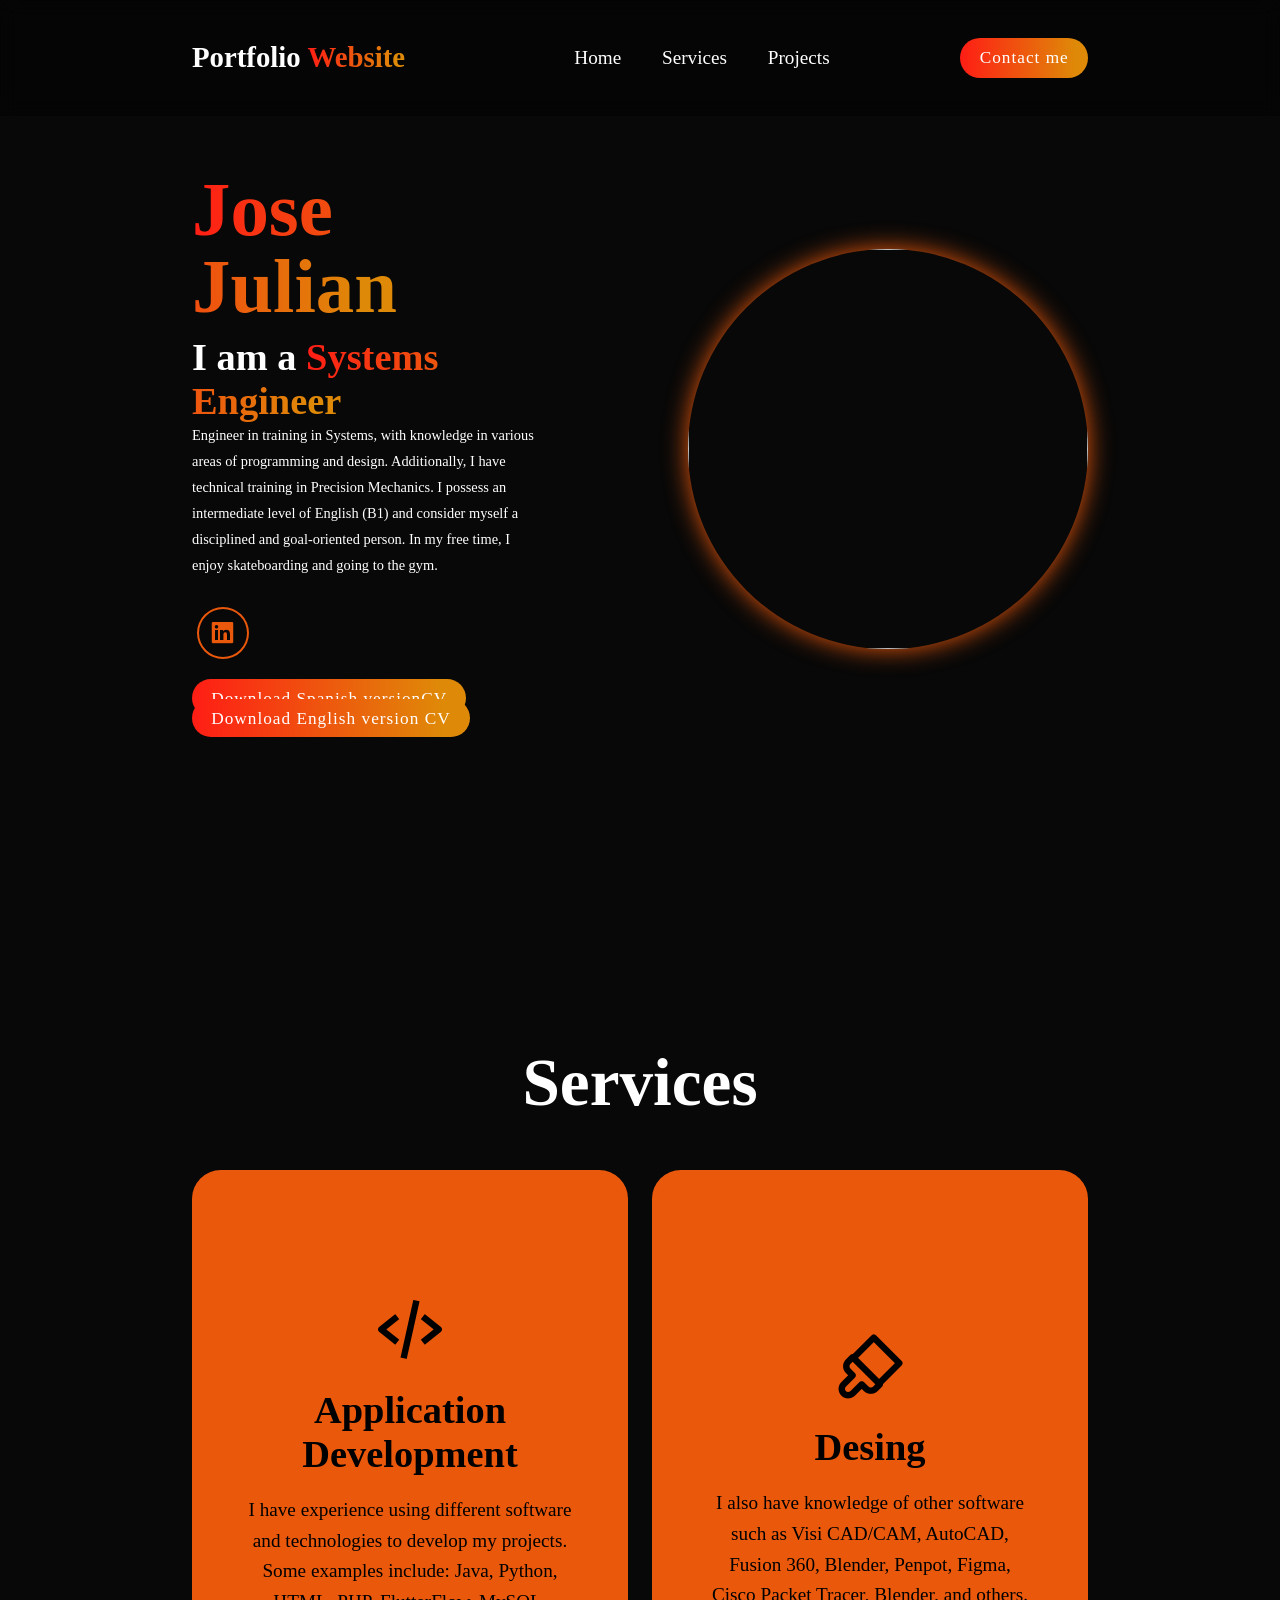
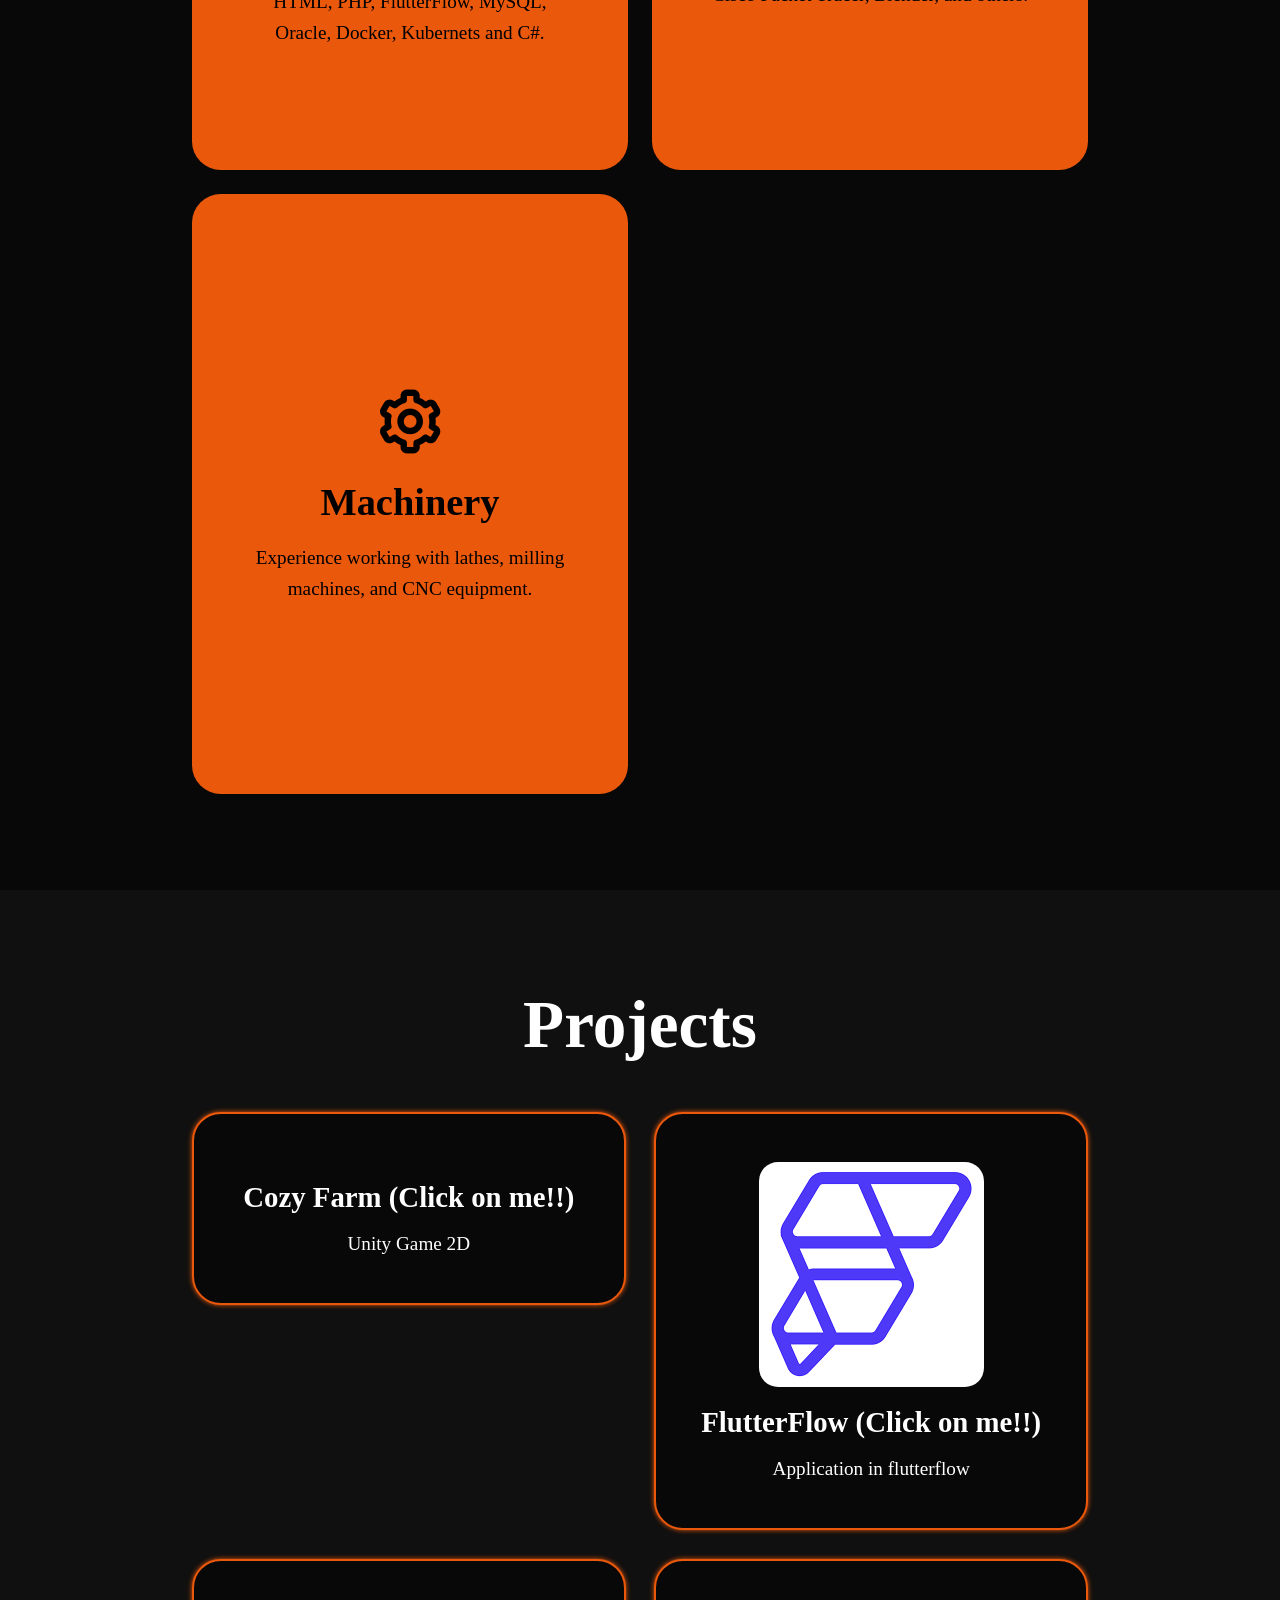
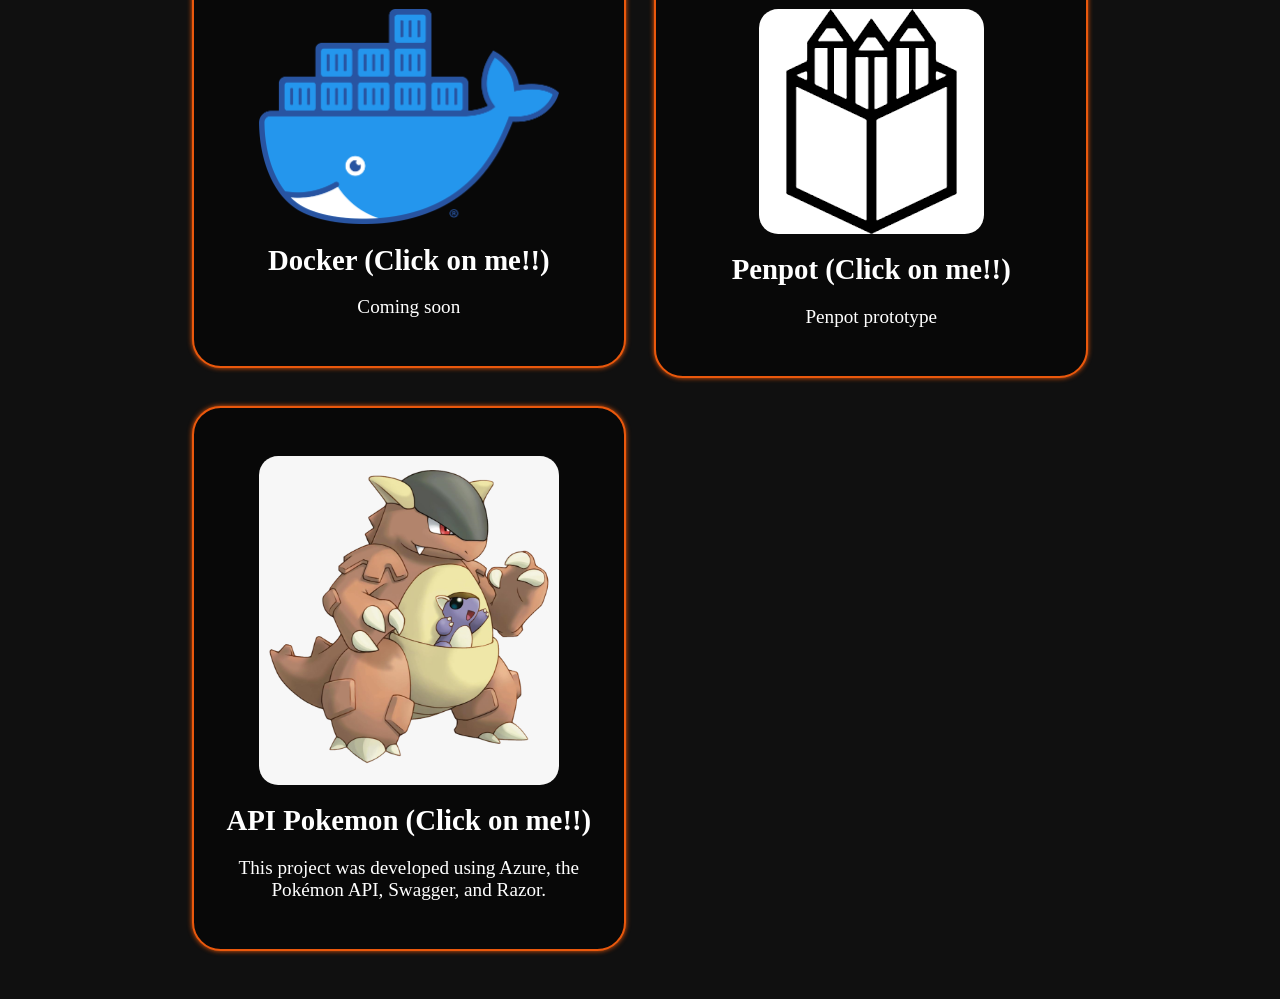
==== index.html @ 17dc5f60 ".........." ====
<!DOCTYPE html>
<html lang="en">
  <head>
    <meta charset="UTF-8" />
    <meta name="viewport" content="width=device-width, initial-scale=1.0" />
    <title>Portfolio Website</title>
    <link rel="stylesheet" href="style.css" />
    <link
      href="https://unpkg.com/boxicons@2.1.4/css/boxicons.min.css"
      rel="stylesheet" />
  </head>
  <body>

    <header class=" header"> <!-- Clase header - editar en el css -->

      <a href="#home" class="logo">
        Portfolio <span>Website</span>
      </a>

      <i class="bx bx-menu" id="menu-icon"></i>

      <nav class="navbar"> <!-- Navbar -->
        <a href="#home">Home</a>
            <a href="#services">Services</a>
        <a href="#Projects">Projects</a>

      </nav>


      <a href="https://wa.me/+50687486109?text=Hola,%20te%20quiero%20%20contactar!!" class="gradient-btn">Contact me</a>

    </header>

    <section class="home" id="home">

      <div class="home-content">

        <h1><span>Jose Julian</span></h1>
        <h3>

          I am a <span>Systems Engineer</span>

        </h3>

        <p>

         Engineer in training in Systems, with knowledge in various areas of programming and design. Additionally, I have technical training in Precision Mechanics. I possess an intermediate level of English (B1) and consider myself a disciplined and goal-oriented person. In my free time, I enjoy skateboarding and going to the gym.

        </p>
        <div class="social-icons">



          <a href="https://www.linkedin.com/in/julian-olivares-5536a1261">
            <i class="bx bxl-linkedin-square"></i>
          </a>

        </div>



        <div>

<a href="Gif/CV ESPAÑOL.pdf" download class="gradient-btn">Download Spanish versionCV</a>
<a href="Gif/CV ENGLISH.pdf" download class="gradient-btn">Download English version CV</a>



        </div>

      </div>

      <div class="home-img">

        <img src="profile.jpeg" alt>

      </div>

    </section>

    <section class="services" id="services">

      <h2 class="heading">Services</h2>

      <div class="services-container">

        <div class="service-box">

          <div class="service-info">
            <i class="bx bx-code-alt"></i>
            <h4>Application Development</h4>
            <p> I have experience using different software and technologies to develop my projects. Some examples include: Java, Python, HTML, PHP, FlutterFlow, MySQL, Oracle, Docker, Kubernets and C#.</p>

          </div>

        </div>

        <div class="service-box">

          <div class="service-info">
            <i class="bx bx-brush"></i>
            <h4>Desing</h4>
            <p>I also have knowledge of other software such as Visi CAD/CAM, AutoCAD, Fusion 360, Blender, Penpot, Figma, Cisco Packet Tracer, Blender, and others.</p>

          </div>

        </div>

        <div class="service-box">

          <div class="service-info">
            <i class="bx bx-cog"></i>
            <h4>Machinery</h4>
            <p>Experience working with lathes, milling machines, and CNC equipment.</p>

          </div>

        </div>

      </div>





    </section>

    <section class="projects" id="Projects">

    <h2 class="heading">Projects</h2>
    <div class="projects-box">

   <a href="./project_a.html" target="_self" class="project-link">

      <div class="project-card">

        <img src="Cozy.png" alt>

        <h3>Cozy Farm (Click on me!!)</h3>
        <p>Unity Game 2D</p>

      </div>

</a>





<a href="./project_b.html" target="_self" class="project-link">

      <div class="project-card">

        <img src="flutter.png" alt>

        <h3>FlutterFlow (Click on me!!)</h3>
        <p>Application in flutterflow</p>

      </div>

</a>





<a href="./project_c.html" target="_self" class="project-link">

      <div class="project-card">

        <img src="Docker.png" alt>

        <h3>Docker (Click on me!!)</h3>
        <p>Coming soon</p>

      </div>

</a>




<a href="./project_d.html" target="_self" class="project-link">

      <div class="project-card">

        <img src="penpot.png" alt>

        <h3>Penpot (Click on me!!)</h3>
        <p>Penpot prototype</p>

      </div>

</a>



<a href="./project_e.html" target="_self" class="project-link">

      <div class="project-card">

        <img src="PokeAPI.png" alt>

        <h3>API Pokemon (Click on me!!)</h3>
       <p>This project was developed using Azure, the Pokémon API, Swagger, and Razor.</p>



      </div>

</a>





 </div>
</section>

    <script src="script.js"></script>
  </body>
</html>
---- style.css ----
* {
  margin: 0;
  padding: 0;
  box-sizing: border-box;
  text-decoration: none;
  scroll-behavior: smooth;
  font-family: "Poppins";
}
:root {
  --bg-color: #080808;
  --second-bg-color: #101010;
  --text-color: white;
  --main-color: #ea580c;
}
html {
  font-size: 60%;
  overflow-x: hidden;
}
body{
  background: var(--bg-color);
  color: var(--text-color);
}
.header{
position:fixed;
width: 100%;
top: 0;
left: 0;
padding: 4rem 15%;
background: rgba(0, 0, 0, 0.3);
backdrop-filter: blur(10px);

display: flex;
justify-content: space-between;
align-items: center;
z-index: 1000;
}

#menu-icon{
font-size: 3.5rem;
color: var(--main-color);
display: none;
}
.logo{
  font-size: 3rem;
  color: var(--text-color);
  font-weight: 800;
  cursor: pointer;
  transition: 0.3s ease-in-out;
}
.logo:hover{
  transform: scale(1.1);
}
span{
  background: linear-gradient(
270deg,
#DF8908 10%,
#FF1D15 100%


  );
  background-clip:  text;
  color: transparent;
}
.navbar a{
  font-size: 2rem;
  color: var(--text-color);
  margin-left: 4rem;
  font-weight: 500;
  transition: 0.3s ease-in-out;
  border-bottom: 3px solid transparent;
}
.navbar a:hover{
  color:var(--main-color);
  border-bottom: 3px solid var(--main-color);
}
.gradient-btn{
  font-size: 1.8rem;
  padding: 1rem 2rem;
  border-radius: 3rem;
  background: linear-gradient(
270deg,
#DF8908 10%,
#FF1D15 100%
  );
  letter-spacing: 1px;
  cursor: pointer;
  transition: 0.3s ease-in-out;
  color: white;
  border: none;
  text-wrap: nowrap;
}
.gradient-btn:hover{
  transform: scale(1.05);
}


section{
  min-height: 100vh;
  padding: 10rem 15%;
}
.home{
  display: flex;
  justify-content: center;
  align-items: center;
  gap: 15rem;
}
.home-content{
  display: flex;
  flex-direction: column;
  text-align: left;
}
.home-content h1{
  font-size: 8rem;
  font-weight: 700;
  margin-bottom: 1rem;
  line-height: 1;
}
.home-content h3{
  margin-bottom: 1rem 0;
  font-size: 4rem;
}
.home-content p{
  font-size: 1.5rem;
font-weight: 500%;
line-height: 1.8;
}
.home-img img {
  width: 400px;
  height: 400px;
  border-radius: 50%;
  object-fit: cover;
  box-shadow: 0 0 25px var(--main-color);
  transition: 0.4s ease-in-out;
}
.home-img img:hover{
  box-shadow: 0 0 25px var(--main-color),
             0 0 50px var(--main-color),
             0 0 100px var(--main-color);
}
.social-icons a{
  display: inline-flex;
  justify-content: center;
  align-items: center;
  font-size: 3rem;
  padding: 1rem;
  border: 2px solid var(--main-color);
  border-radius: 50%;
  color: var(--main-color);
  margin: 3rem 0.5rem;
  transition: 0.3s ease-in-out;
}
.social-icons a:hover{
  background: var(--main-color);
  color: var(--text-color);
  transform: scale(1.2)translateY(-5px);
  box-shadow: 0 0 25px var(--main-color);
}
.btn-group{
  display: flex;
  gap: 1.5rem;
}
.btn{
  display: inline-block;
  padding: 1rem 2rem;
  background-color: var(--main-color);
  box-shadow: 0 0 25px var(--main-color);
  border-radius: 3rem;
  font-size: 1.8rem;
  color: black;
border: 2px solid transparent;
font-weight: 600;
transition: 0.3s ease-in-out;

}
.btn:hover{

  transform: scale(1.05);
  box-shadow: 0 0 25px var(--main-color),
              0 0 50px var(--main-color);

}
.btn-group .a:nth-child(2){
  background-color: black;
  color: var(--main-color);
 border: 2px solid var(--main-color);
 box-shadow: 0 0 25px var(--main-color);

}
.btn-group .a:nth-child(2):hover{
  box-shadow: 0 0 25px var(--main-color);
    background-color: var(--main-color);
    color: black;
}


.heading{
  text-align: center;
  font-size: 7rem;
  margin: 5rem 0;

}
.services{
  background-color: var(--bg-color);
  color: black
}
.services h2{
  color: var(--text-color);
}
.services-container{
  display: grid;
grid-template-columns: repeat(auto-fit, minmax(300px, 1fr));
align-items: center;
gap: 2.5rem;
}
.service-box{
display: flex;
justify-content: center;
align-items: center;
background-color: var(--main-color);
height: 600px;
border-radius: 3rem;
cursor: pointer;
border: 5px solid transparent;
transition: 0.4s ease-in-out;
}
.service-box:hover{
  background: var(--second-bg-color);
  color: var(--main-color);
  border: 5px solid var(--main-color);
  transform: scale(1.03);
}
.service-info{
  display: flex;
  flex-direction: column;
  text-align: center;
  justify-content: center;
  align-items: center;
  padding: 5rem;

}
.service-info h4 {
  font-size: 4rem;
  margin: 2rem 0;
  font-weight: 800;
}
.service-info p {
  font-size: 2rem;
  line-height: 1.6;
  font-weight: 500;
}
.service-info i {
  font-size: 8rem;
}



.projects {
  background-color: var(--second-bg-color);
  padding: 5rem 15%;
}

.projects-box {
  display: grid;
  grid-template-columns: repeat(auto-fit, minmax(300px, 1fr));
  gap: 3rem;
}
.project-card{
  display: flex;
  flex-direction: column;
  align-items: center;
  justify-content: center;
  text-align: center;
  background-color: var(--bg-color);
  border: 2px solid var(--main-color);
border-radius: 3rem;
gap: 2rem;
padding: 5rem 2rem;
overflow: hidden;
cursor: pointer;
box-shadow: 0 0 5px var(--main-color);
transition: 0.3s ease;

}
.project-card:hover{
  box-shadow: 0 0 25px var(--main-color),
              0 0 50px var(--main-color);
  transform: scale(1.02);
}
.project-card img{
  max-width: 300px;
  border-radius: 2em;
  object-fit: cover;
}
.project-card h3{
  font-size: 3rem;
}
.project-card p{
  font-size: 2rem;
}
.project-link {
  text-decoration: none;
  color: inherit;
  display: block;
}
.home-summary {
  min-height: unset;
  padding: 20rem 15%;
}
.back-button {
  display: inline-flex;
  align-items: center;
  gap: 6px;
  background: #222;
  color: #fff;
  padding: 10px 18px;
  border-radius: 50px;
  text-decoration: none;
  font-weight: 500;
  transition: 0.3s ease;
}

.back-button:hover {
  background: #444;
  transform: scale(1.05);
}

.back-container {
  text-align: center;
  margin: 60px 0;
}
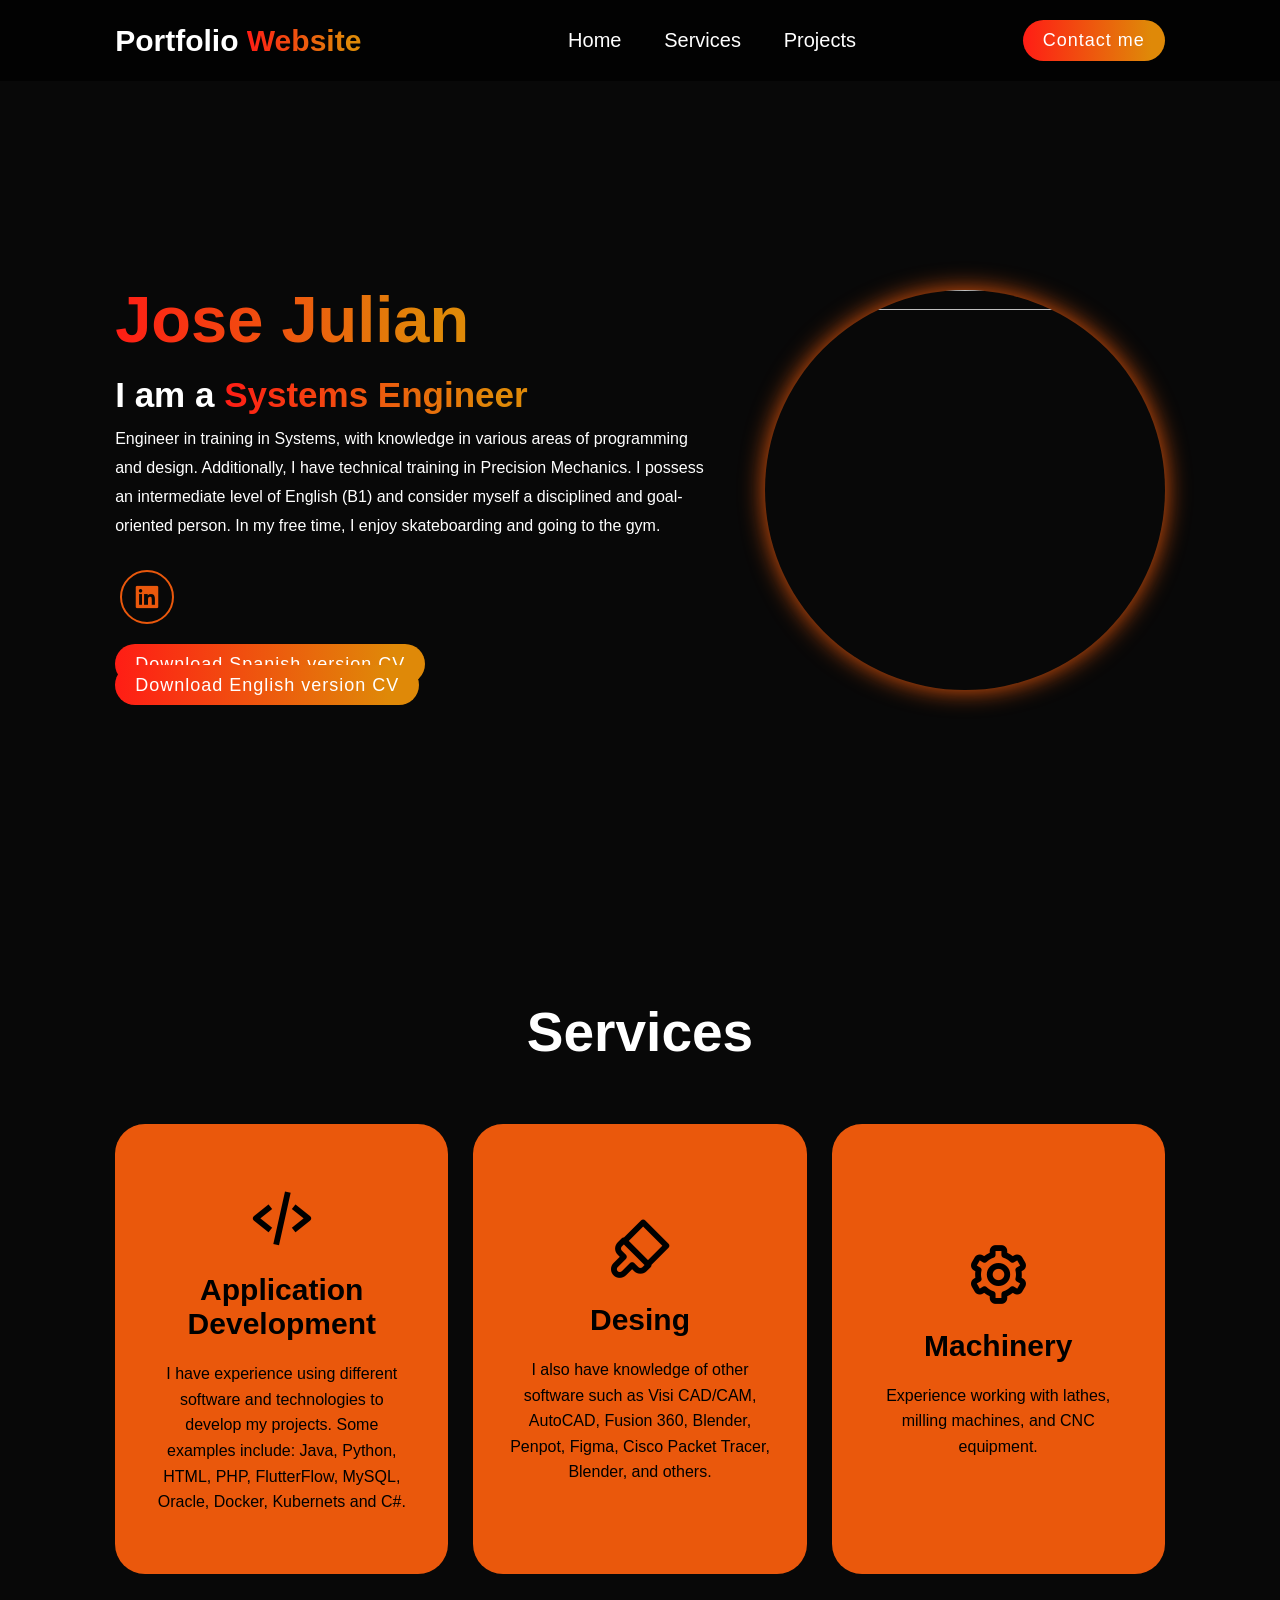
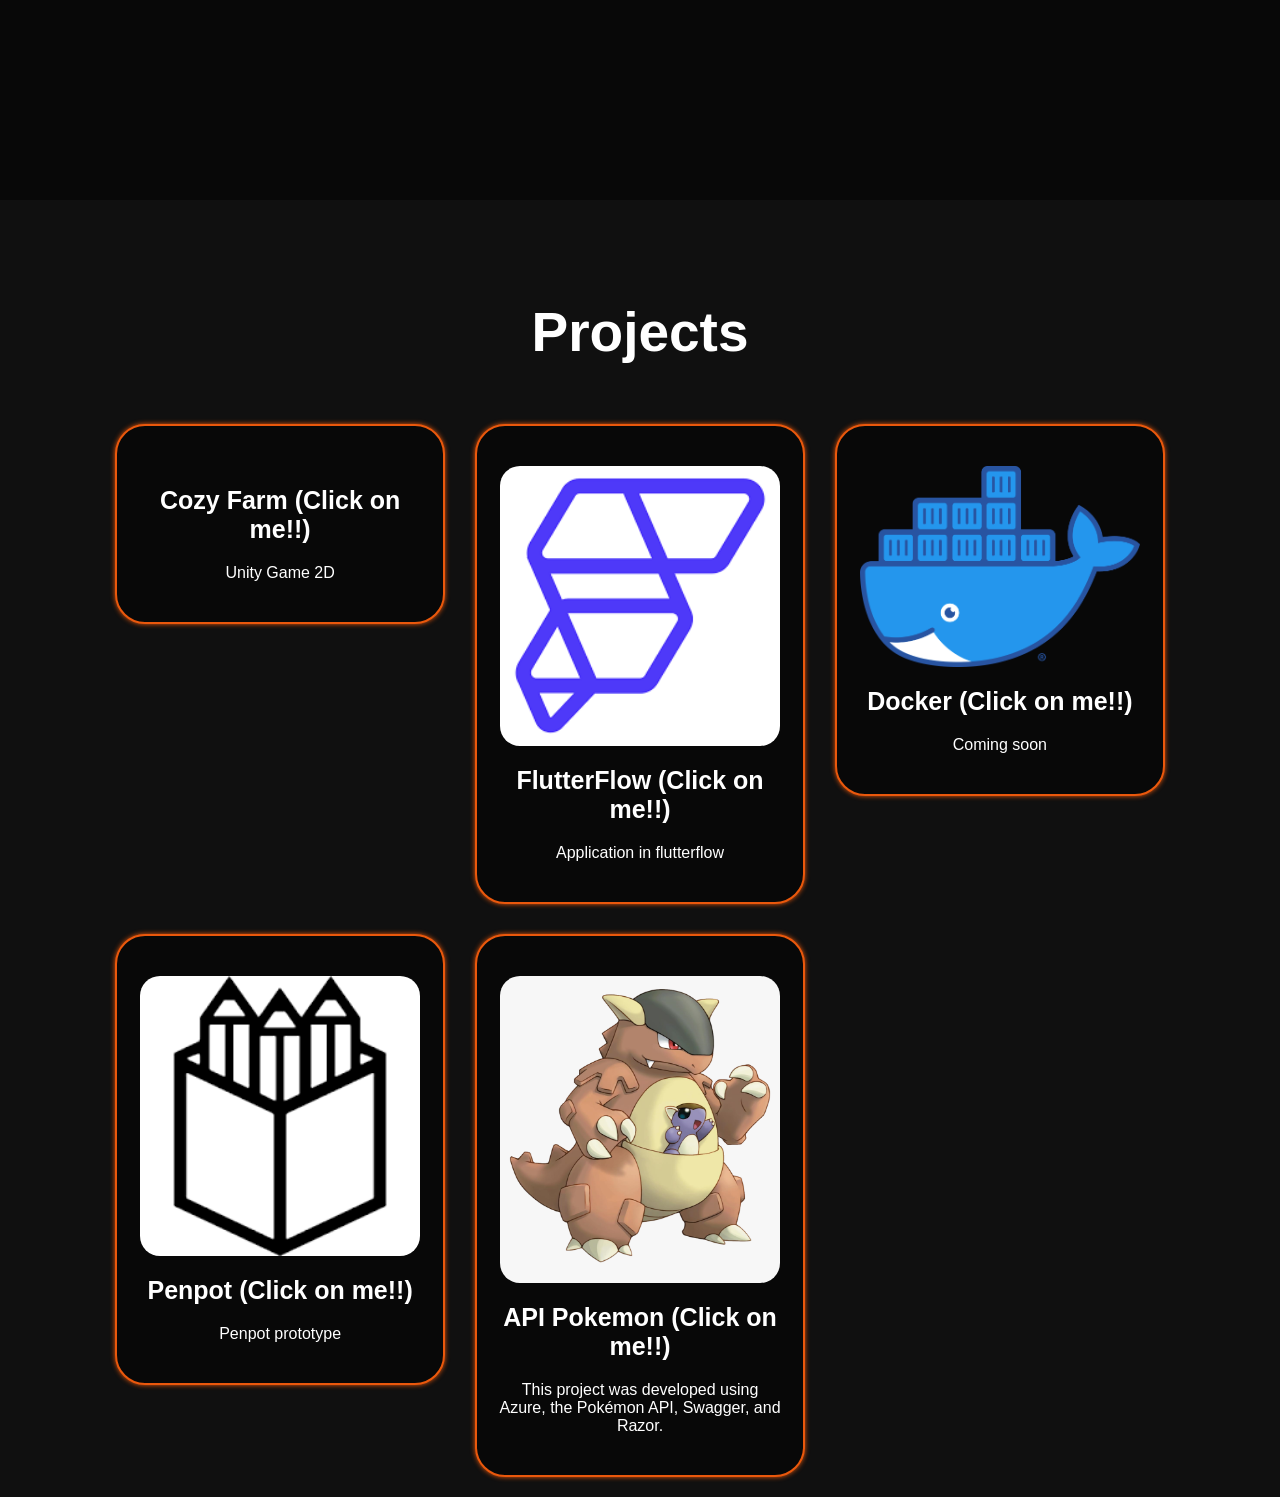
==== commit 605d17c8: "Again" ====
--- a/index.html
+++ b/index.html
@@ -61,7 +61,7 @@
 
         <div>
 
-<a href="Gif/CV ESPAÑOL.pdf" download class="gradient-btn">Download Spanish versionCV</a>
+<a href="Gif/CV ESPAÑOL.pdf" download class="gradient-btn">Download Spanish version CV</a>
 <a href="Gif/CV ENGLISH.pdf" download class="gradient-btn">Download English version CV</a>
 
 
--- a/style.css
+++ b/style.css
@@ -4,7 +4,7 @@
   box-sizing: border-box;
   text-decoration: none;
   scroll-behavior: smooth;
-  font-family: "Poppins";
+  font-family: "Poppins", sans-serif;
 }
 :root {
   --bg-color: #080808;
@@ -13,55 +13,49 @@
   --main-color: #ea580c;
 }
 html {
-  font-size: 60%;
+  font-size: 62.5%;
   overflow-x: hidden;
 }
-body{
+body {
   background: var(--bg-color);
   color: var(--text-color);
 }
-.header{
-position:fixed;
-width: 100%;
-top: 0;
-left: 0;
-padding: 4rem 15%;
-background: rgba(0, 0, 0, 0.3);
-backdrop-filter: blur(10px);
-
-display: flex;
-justify-content: space-between;
-align-items: center;
-z-index: 1000;
-}
-
-#menu-icon{
-font-size: 3.5rem;
-color: var(--main-color);
-display: none;
-}
-.logo{
+.header {
+  position: fixed;
+  width: 100%;
+  top: 0;
+  left: 0;
+  padding: 2rem 9%;
+  background: rgba(0, 0, 0, 0.7);
+  backdrop-filter: blur(10px);
+  display: flex;
+  justify-content: space-between;
+  align-items: center;
+  z-index: 1000;
+}
+#menu-icon {
+  font-size: 3.5rem;
+  color: var(--main-color);
+  display: none;
+  cursor: pointer;
+}
+.logo {
   font-size: 3rem;
   color: var(--text-color);
   font-weight: 800;
   cursor: pointer;
   transition: 0.3s ease-in-out;
 }
-.logo:hover{
-  transform: scale(1.1);
-}
-span{
-  background: linear-gradient(
-270deg,
-#DF8908 10%,
-#FF1D15 100%
-
-
-  );
-  background-clip:  text;
+.logo:hover {
+  transform: scale(1.05);
+}
+span {
+  background: linear-gradient(270deg, #DF8908 10%, #FF1D15 100%);
+  background-clip: text;
+  -webkit-background-clip: text;
   color: transparent;
 }
-.navbar a{
+.navbar a {
   font-size: 2rem;
   color: var(--text-color);
   margin-left: 4rem;
@@ -69,19 +63,15 @@
   transition: 0.3s ease-in-out;
   border-bottom: 3px solid transparent;
 }
-.navbar a:hover{
-  color:var(--main-color);
+.navbar a:hover {
+  color: var(--main-color);
   border-bottom: 3px solid var(--main-color);
 }
-.gradient-btn{
+.gradient-btn {
   font-size: 1.8rem;
   padding: 1rem 2rem;
   border-radius: 3rem;
-  background: linear-gradient(
-270deg,
-#DF8908 10%,
-#FF1D15 100%
-  );
+  background: linear-gradient(270deg, #DF8908 10%, #FF1D15 100%);
   letter-spacing: 1px;
   cursor: pointer;
   transition: 0.3s ease-in-out;
@@ -89,55 +79,54 @@
   border: none;
   text-wrap: nowrap;
 }
-.gradient-btn:hover{
+.gradient-btn:hover {
   transform: scale(1.05);
 }
-
-
-section{
+section {
   min-height: 100vh;
-  padding: 10rem 15%;
-}
-.home{
-  display: flex;
-  justify-content: center;
-  align-items: center;
-  gap: 15rem;
-}
-.home-content{
+  padding: 10rem 9% 2rem;
+}
+.home {
+  display: flex;
+  justify-content: center;
+  align-items: center;
+  gap: 5rem;
+}
+.home-content {
   display: flex;
   flex-direction: column;
   text-align: left;
 }
-.home-content h1{
-  font-size: 8rem;
+.home-content h1 {
+  font-size: 6.5rem;
   font-weight: 700;
   margin-bottom: 1rem;
-  line-height: 1;
-}
-.home-content h3{
-  margin-bottom: 1rem 0;
-  font-size: 4rem;
-}
-.home-content p{
-  font-size: 1.5rem;
-font-weight: 500%;
-line-height: 1.8;
+  line-height: 1.1;
+}
+.home-content h3 {
+  margin: 1rem 0;
+  font-size: 3.5rem;
+}
+.home-content p {
+  font-size: 1.6rem;
+  font-weight: 400;
+  line-height: 1.8;
 }
 .home-img img {
-  width: 400px;
-  height: 400px;
+  width: 35vw;
+  max-width: 400px;
+  min-width: 280px;
+  height: auto;
+  aspect-ratio: 1/1;
   border-radius: 50%;
   object-fit: cover;
   box-shadow: 0 0 25px var(--main-color);
   transition: 0.4s ease-in-out;
 }
-.home-img img:hover{
-  box-shadow: 0 0 25px var(--main-color),
-             0 0 50px var(--main-color),
-             0 0 100px var(--main-color);
-}
-.social-icons a{
+.home-img img:hover {
+  box-shadow: 0 0 25px var(--main-color), 0 0 50px var(--main-color), 0 0 100px var(--main-color);
+}
+.social-icons a {
   display: inline-flex;
   justify-content: center;
   align-items: center;
@@ -149,122 +138,74 @@
   margin: 3rem 0.5rem;
   transition: 0.3s ease-in-out;
 }
-.social-icons a:hover{
+.social-icons a:hover {
   background: var(--main-color);
   color: var(--text-color);
-  transform: scale(1.2)translateY(-5px);
+  transform: scale(1.1) translateY(-5px);
   box-shadow: 0 0 25px var(--main-color);
 }
-.btn-group{
-  display: flex;
-  gap: 1.5rem;
-}
-.btn{
-  display: inline-block;
-  padding: 1rem 2rem;
+.heading {
+  text-align: center;
+  font-size: 5.5rem;
+  margin-bottom: 6rem;
+}
+.services {
+  background-color: var(--bg-color);
+}
+.services-container {
+  display: grid;
+  grid-template-columns: repeat(auto-fit, minmax(300px, 1fr));
+  align-items: center;
+  gap: 2.5rem;
+}
+.service-box {
+  display: flex;
+  justify-content: center;
+  align-items: center;
   background-color: var(--main-color);
-  box-shadow: 0 0 25px var(--main-color);
+  min-height: 450px;
+  color: black;
   border-radius: 3rem;
-  font-size: 1.8rem;
-  color: black;
-border: 2px solid transparent;
-font-weight: 600;
-transition: 0.3s ease-in-out;
-
-}
-.btn:hover{
-
-  transform: scale(1.05);
-  box-shadow: 0 0 25px var(--main-color),
-              0 0 50px var(--main-color);
-
-}
-.btn-group .a:nth-child(2){
-  background-color: black;
-  color: var(--main-color);
- border: 2px solid var(--main-color);
- box-shadow: 0 0 25px var(--main-color);
-
-}
-.btn-group .a:nth-child(2):hover{
-  box-shadow: 0 0 25px var(--main-color);
-    background-color: var(--main-color);
-    color: black;
-}
-
-
-.heading{
-  text-align: center;
-  font-size: 7rem;
-  margin: 5rem 0;
-
-}
-.services{
-  background-color: var(--bg-color);
-  color: black
-}
-.services h2{
-  color: var(--text-color);
-}
-.services-container{
-  display: grid;
-grid-template-columns: repeat(auto-fit, minmax(300px, 1fr));
-align-items: center;
-gap: 2.5rem;
-}
-.service-box{
-display: flex;
-justify-content: center;
-align-items: center;
-background-color: var(--main-color);
-height: 600px;
-border-radius: 3rem;
-cursor: pointer;
-border: 5px solid transparent;
-transition: 0.4s ease-in-out;
-}
-.service-box:hover{
+  cursor: pointer;
+  border: 5px solid transparent;
+  transition: 0.4s ease-in-out;
+}
+.service-box:hover {
   background: var(--second-bg-color);
   color: var(--main-color);
   border: 5px solid var(--main-color);
   transform: scale(1.03);
 }
-.service-info{
+.service-info {
   display: flex;
   flex-direction: column;
   text-align: center;
   justify-content: center;
   align-items: center;
-  padding: 5rem;
-
+  padding: 3rem;
 }
 .service-info h4 {
-  font-size: 4rem;
+  font-size: 3rem;
   margin: 2rem 0;
   font-weight: 800;
 }
 .service-info p {
-  font-size: 2rem;
+  font-size: 1.6rem;
   line-height: 1.6;
   font-weight: 500;
 }
 .service-info i {
-  font-size: 8rem;
-}
-
-
-
+  font-size: 7rem;
+}
 .projects {
   background-color: var(--second-bg-color);
-  padding: 5rem 15%;
-}
-
+}
 .projects-box {
   display: grid;
-  grid-template-columns: repeat(auto-fit, minmax(300px, 1fr));
+  grid-template-columns: repeat(auto-fit, minmax(280px, 1fr));
   gap: 3rem;
 }
-.project-card{
+.project-card {
   display: flex;
   flex-direction: column;
   align-items: center;
@@ -272,59 +213,145 @@
   text-align: center;
   background-color: var(--bg-color);
   border: 2px solid var(--main-color);
-border-radius: 3rem;
-gap: 2rem;
-padding: 5rem 2rem;
-overflow: hidden;
-cursor: pointer;
-box-shadow: 0 0 5px var(--main-color);
-transition: 0.3s ease;
-
-}
-.project-card:hover{
-  box-shadow: 0 0 25px var(--main-color),
-              0 0 50px var(--main-color);
+  border-radius: 3rem;
+  gap: 2rem;
+  padding: 4rem 2rem;
+  overflow: hidden;
+  cursor: pointer;
+  box-shadow: 0 0 5px var(--main-color);
+  transition: 0.3s ease;
+}
+.project-card:hover {
+  box-shadow: 0 0 25px var(--main-color), 0 0 50px var(--main-color);
   transform: scale(1.02);
 }
-.project-card img{
-  max-width: 300px;
-  border-radius: 2em;
+.project-card img {
+  width: 100%;
+  max-width: 280px;
+  border-radius: 2rem;
   object-fit: cover;
 }
-.project-card h3{
-  font-size: 3rem;
-}
-.project-card p{
-  font-size: 2rem;
+.project-card h3 {
+  font-size: 2.5rem;
+}
+.project-card p {
+  font-size: 1.6rem;
 }
 .project-link {
   text-decoration: none;
   color: inherit;
   display: block;
 }
-.home-summary {
-  min-height: unset;
-  padding: 20rem 15%;
-}
-.back-button {
-  display: inline-flex;
-  align-items: center;
-  gap: 6px;
-  background: #222;
-  color: #fff;
-  padding: 10px 18px;
-  border-radius: 50px;
-  text-decoration: none;
-  font-weight: 500;
-  transition: 0.3s ease;
-}
-
-.back-button:hover {
-  background: #444;
-  transform: scale(1.05);
-}
-
-.back-container {
-  text-align: center;
-  margin: 60px 0;
-}
+
+
+@media (max-width: 1200px) {
+  html {
+    font-size: 55%;
+  }
+  .home {
+    gap: 3rem;
+  }
+}
+
+@media (max-width: 991px) {
+  .header {
+    padding: 2rem 4%;
+  }
+  section {
+    padding: 10rem 4% 4rem;
+  }
+  .home {
+    flex-direction: column-reverse;
+    text-align: center;
+    gap: 4rem;
+  }
+  .home-content {
+    text-align: center;
+  }
+  .home-img img {
+    width: 350px;
+    height: 350px;
+  }
+}
+
+@media (max-width: 768px) {
+  #menu-icon {
+    display: block;
+  }
+  .navbar {
+    position: absolute;
+    top: 100%;
+    left: -100%;
+    width: 100%;
+    padding: 1rem 4%;
+    background: rgba(8, 8, 8, 0.95);
+    backdrop-filter: blur(15px);
+    border-top: .1rem solid rgba(255,255,255,.1);
+    box-shadow: 0 .5rem 1rem rgba(0,0,0,.5);
+    transition: .3s ease;
+  }
+  .navbar.active {
+    left: 0;
+  }
+  .navbar a {
+    display: block;
+    font-size: 2.2rem;
+    margin: 3rem 0;
+    margin-left: 0;
+    text-align: center;
+  }
+  header .gradient-btn {
+    display: none; /
+  }
+  .heading {
+    font-size: 4rem;
+  }
+  .home-content h1 {
+    font-size: 5rem;
+  }
+  .home-img img {
+    width: 260px;
+    height: 260px;
+  }
+  .service-box {
+    min-height: auto;
+    padding: 2rem 0;
+  }
+
+
+  .back-container {
+    text-align: center;
+    margin: 6rem 0 3rem;
+  }
+
+  .back-button {
+    display: inline-flex;
+    align-items: center;
+    gap: 1rem;
+    font-size: 1.8rem;
+    padding: 1.2rem 2.8rem;
+    border-radius: 3rem;
+    background: linear-gradient(270deg, #DF8908 10%, #FF1D15 100%);
+    letter-spacing: 1px;
+    cursor: pointer;
+    transition: 0.3s ease-in-out;
+    color: white;
+    font-weight: 600;
+    box-shadow: 0 0 15px rgba(234, 88, 12, 0.3);
+  }
+
+  .back-button:hover {
+    transform: scale(1.05);
+    box-shadow: 0 0 25px var(--main-color),
+    0 0 50px var(--main-color);
+  }
+
+
+  @media (max-width: 768px) {
+    .back-button {
+      font-size: 1.6rem;
+      padding: 1rem 2.2rem;
+    }
+  }
+
+}
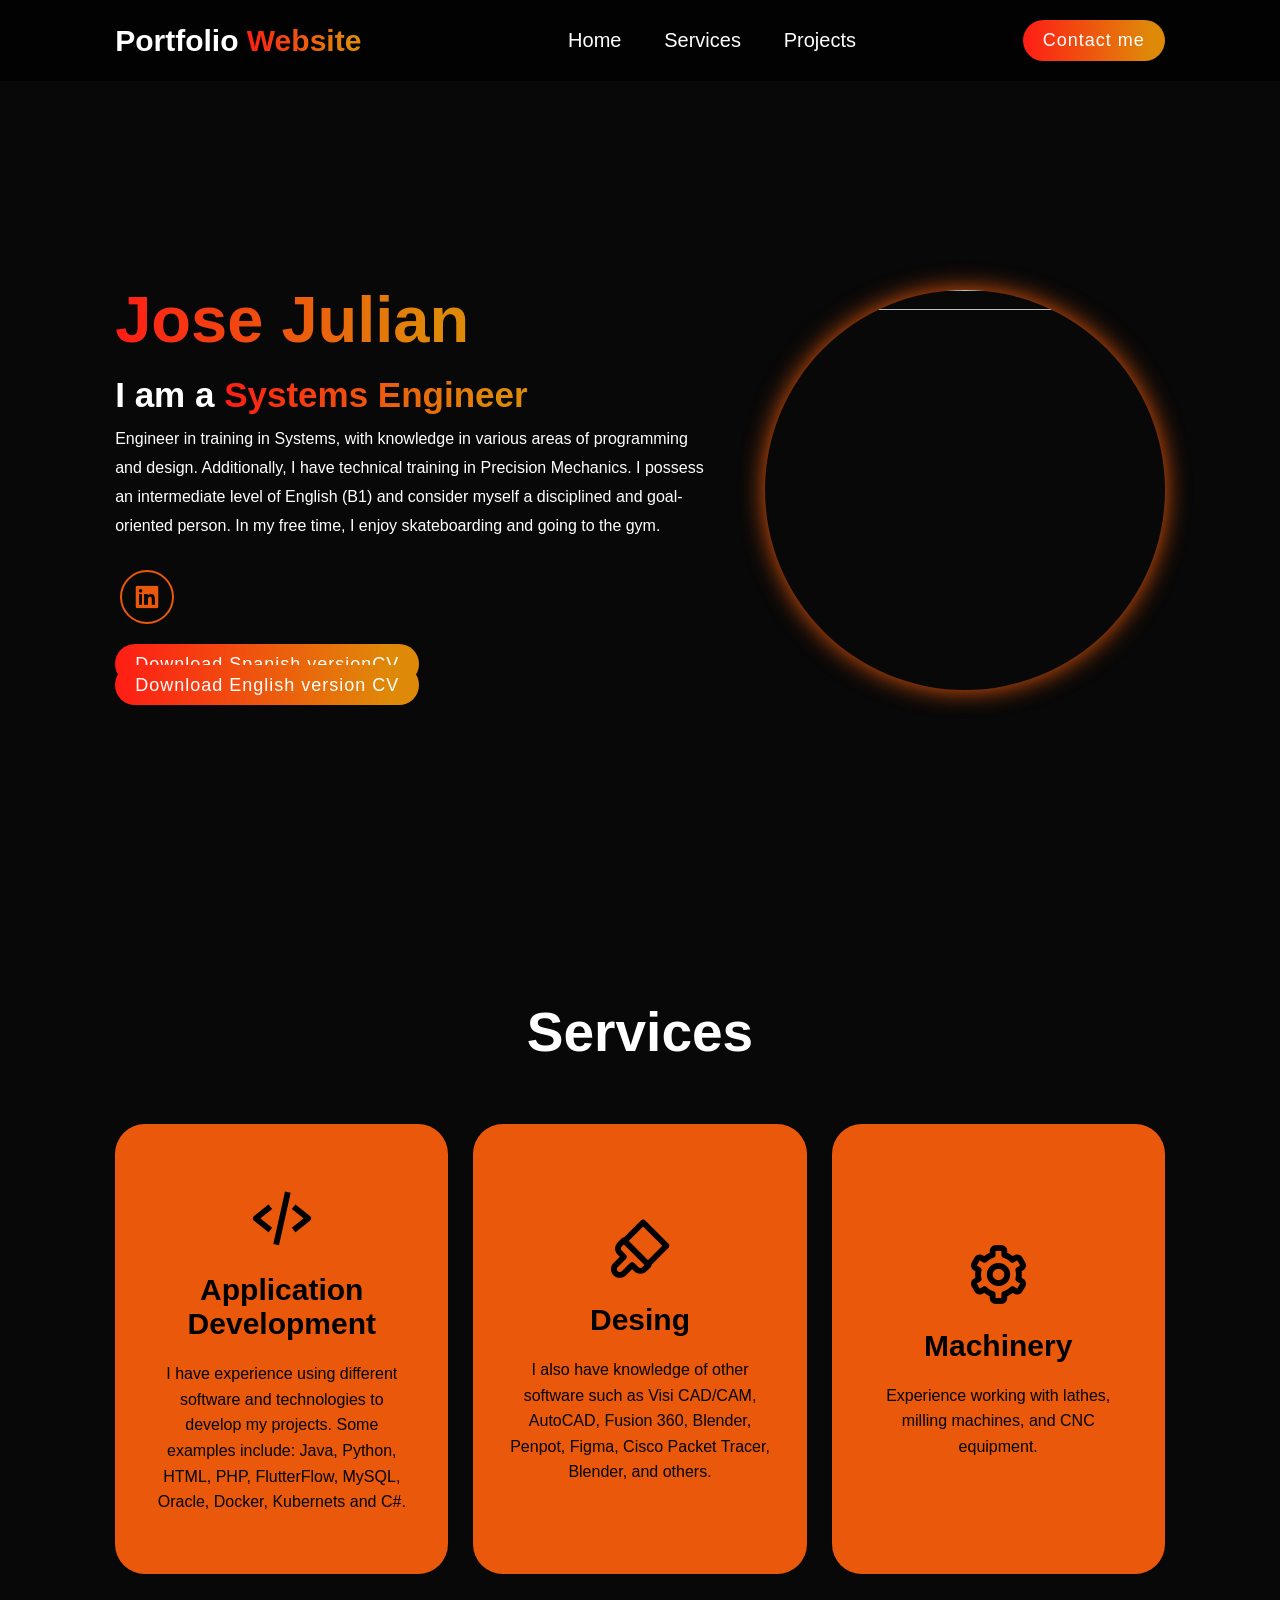
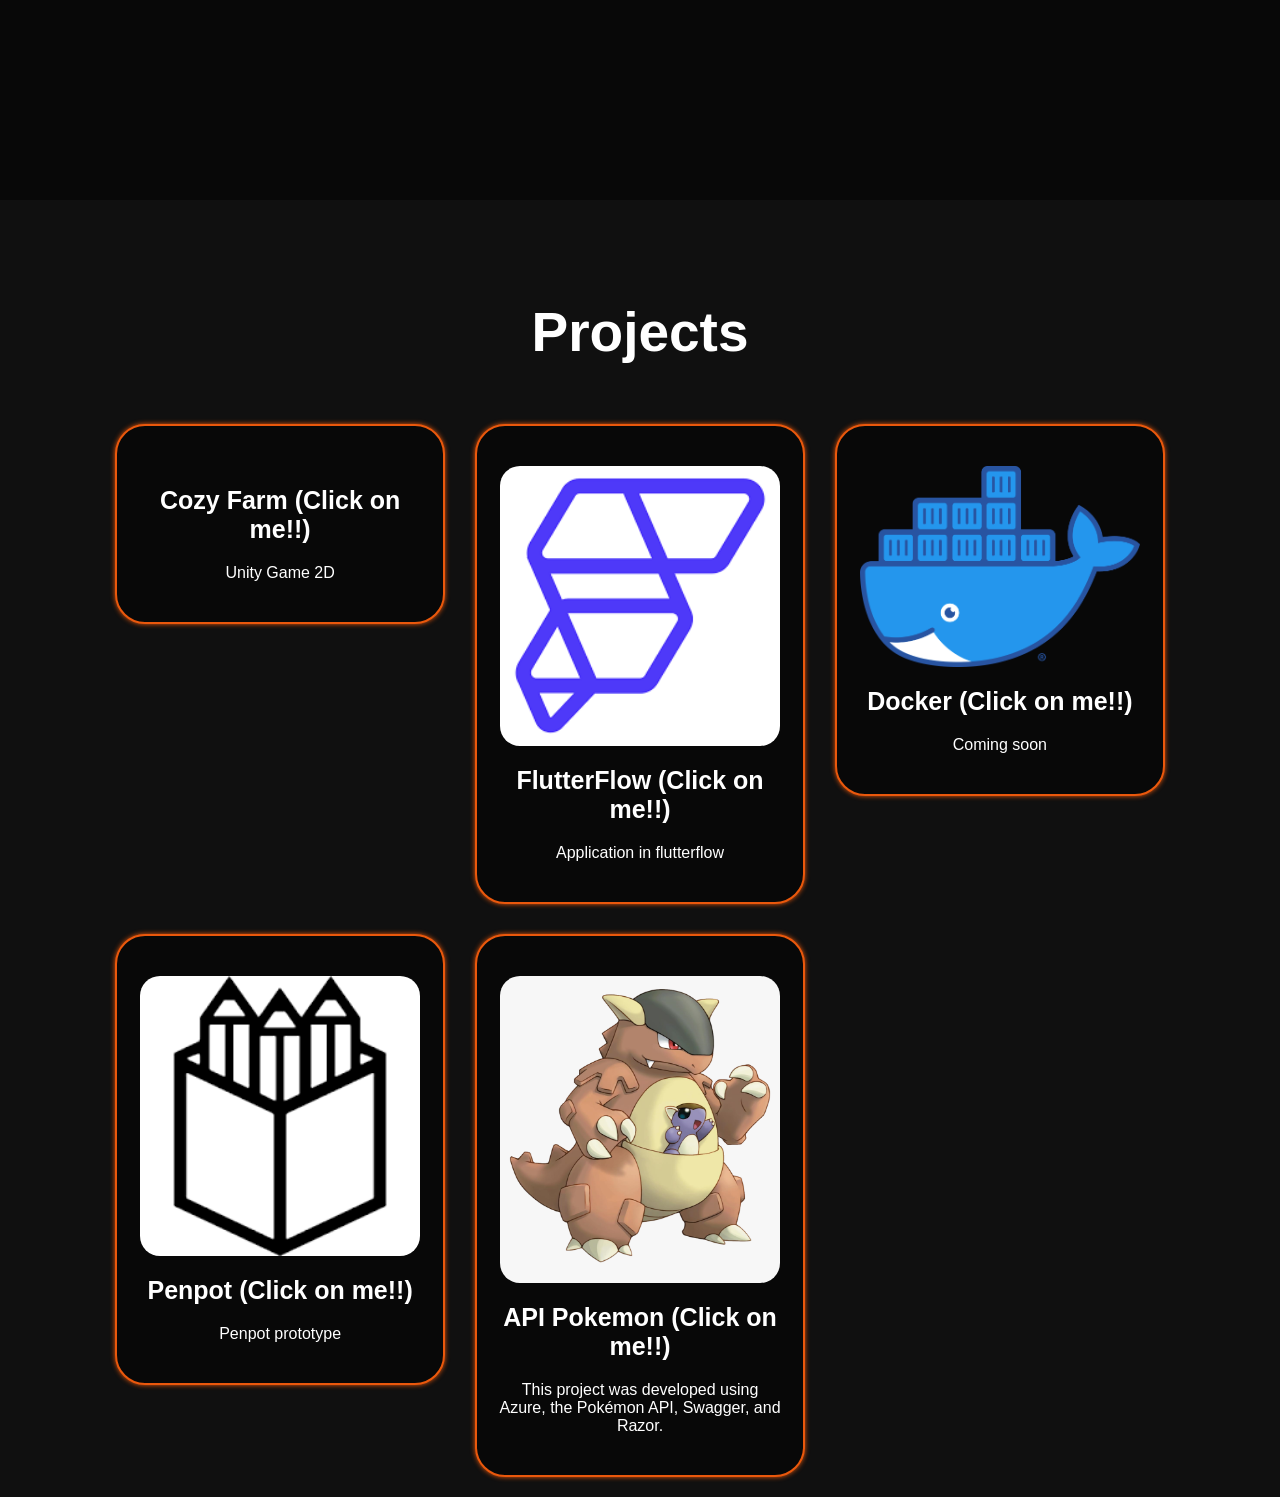
==== commit f9cc2176: "Changes" ====
--- a/index.html
+++ b/index.html
@@ -1,222 +1,106 @@
 <!DOCTYPE html>
 <html lang="en">
-  <head>
+<head>
     <meta charset="UTF-8" />
     <meta name="viewport" content="width=device-width, initial-scale=1.0" />
     <title>Portfolio Website</title>
     <link rel="stylesheet" href="style.css" />
-    <link
-      href="https://unpkg.com/boxicons@2.1.4/css/boxicons.min.css"
-      rel="stylesheet" />
-  </head>
-  <body>
-
-    <header class=" header"> <!-- Clase header - editar en el css -->
-
-      <a href="#home" class="logo">
-        Portfolio <span>Website</span>
-      </a>
-
-      <i class="bx bx-menu" id="menu-icon"></i>
-
-      <nav class="navbar"> <!-- Navbar -->
+    <link href="https://unpkg.com/boxicons@2.1.4/css/boxicons.min.css" rel="stylesheet" />
+</head>
+<body>
+<header class="header">
+    <a href="#home" class="logo">Portfolio <span>Website</span></a>
+    <i class="bx bx-menu" id="menu-icon"></i>
+    <nav class="navbar">
         <a href="#home">Home</a>
-            <a href="#services">Services</a>
+        <a href="#services">Services</a>
         <a href="#Projects">Projects</a>
-
-      </nav>
-
-
-      <a href="https://wa.me/+50687486109?text=Hola,%20te%20quiero%20%20contactar!!" class="gradient-btn">Contact me</a>
-
-    </header>
-
-    <section class="home" id="home">
-
-      <div class="home-content">
-
+    </nav>
+    <a href="https://wa.me/+50687486109?text=Hola,%20te%20quiero%20%20contactar!!" class="gradient-btn">Contact me</a>
+</header>
+<section class="home" id="home">
+    <div class="home-content">
         <h1><span>Jose Julian</span></h1>
-        <h3>
-
-          I am a <span>Systems Engineer</span>
-
-        </h3>
-
-        <p>
-
-         Engineer in training in Systems, with knowledge in various areas of programming and design. Additionally, I have technical training in Precision Mechanics. I possess an intermediate level of English (B1) and consider myself a disciplined and goal-oriented person. In my free time, I enjoy skateboarding and going to the gym.
-
-        </p>
+        <h3>I am a <span>Systems Engineer</span></h3>
+        <p>Engineer in training in Systems, with knowledge in various areas of programming and design. Additionally, I have technical training in Precision Mechanics. I possess an intermediate level of English (B1) and consider myself a disciplined and goal-oriented person. In my free time, I enjoy skateboarding and going to the gym.</p>
         <div class="social-icons">
-
-
-
-          <a href="https://www.linkedin.com/in/julian-olivares-5536a1261">
-            <i class="bx bxl-linkedin-square"></i>
-          </a>
-
+            <a href="https://www.linkedin.com/in/julian-olivares-5536a1261"><i class="bx bxl-linkedin-square"></i></a>
         </div>
-
-
-
         <div>
-
-<a href="Gif/CV ESPAÑOL.pdf" download class="gradient-btn">Download Spanish version CV</a>
-<a href="Gif/CV ENGLISH.pdf" download class="gradient-btn">Download English version CV</a>
-
-
-
+            <a href="Gif/CV ESPAÑOL.pdf" download class="gradient-btn">Download Spanish versionCV</a>
+            <a href="Gif/CV ENGLISH.pdf" download class="gradient-btn">Download English version CV</a>
         </div>
-
-      </div>
-
-      <div class="home-img">
-
+    </div>
+    <div class="home-img">
         <img src="profile.jpeg" alt>
-
-      </div>
-
-    </section>
-
-    <section class="services" id="services">
-
-      <h2 class="heading">Services</h2>
-
-      <div class="services-container">
-
+    </div>
+</section>
+<section class="services" id="services">
+    <h2 class="heading">Services</h2>
+    <div class="services-container">
         <div class="service-box">
-
-          <div class="service-info">
-            <i class="bx bx-code-alt"></i>
-            <h4>Application Development</h4>
-            <p> I have experience using different software and technologies to develop my projects. Some examples include: Java, Python, HTML, PHP, FlutterFlow, MySQL, Oracle, Docker, Kubernets and C#.</p>
-
-          </div>
-
+            <div class="service-info">
+                <i class="bx bx-code-alt"></i>
+                <h4>Application Development</h4>
+                <p>I have experience using different software and technologies to develop my projects. Some examples include: Java, Python, HTML, PHP, FlutterFlow, MySQL, Oracle, Docker, Kubernets and C#.</p>
+            </div>
         </div>
-
         <div class="service-box">
-
-          <div class="service-info">
-            <i class="bx bx-brush"></i>
-            <h4>Desing</h4>
-            <p>I also have knowledge of other software such as Visi CAD/CAM, AutoCAD, Fusion 360, Blender, Penpot, Figma, Cisco Packet Tracer, Blender, and others.</p>
-
-          </div>
-
+            <div class="service-info">
+                <i class="bx bx-brush"></i>
+                <h4>Desing</h4>
+                <p>I also have knowledge of other software such as Visi CAD/CAM, AutoCAD, Fusion 360, Blender, Penpot, Figma, Cisco Packet Tracer, Blender, and others.</p>
+            </div>
         </div>
-
         <div class="service-box">
-
-          <div class="service-info">
-            <i class="bx bx-cog"></i>
-            <h4>Machinery</h4>
-            <p>Experience working with lathes, milling machines, and CNC equipment.</p>
-
-          </div>
-
+            <div class="service-info">
+                <i class="bx bx-cog"></i>
+                <h4>Machinery</h4>
+                <p>Experience working with lathes, milling machines, and CNC equipment.</p>
+            </div>
         </div>
-
-      </div>
-
-
-
-
-
-    </section>
-
-    <section class="projects" id="Projects">
-
+    </div>
+</section>
+<section class="projects" id="Projects">
     <h2 class="heading">Projects</h2>
     <div class="projects-box">
-
-   <a href="./project_a.html" target="_self" class="project-link">
-
-      <div class="project-card">
-
-        <img src="Cozy.png" alt>
-
-        <h3>Cozy Farm (Click on me!!)</h3>
-        <p>Unity Game 2D</p>
-
-      </div>
-
-</a>
-
-
-
-
-
-<a href="./project_b.html" target="_self" class="project-link">
-
-      <div class="project-card">
-
-        <img src="flutter.png" alt>
-
-        <h3>FlutterFlow (Click on me!!)</h3>
-        <p>Application in flutterflow</p>
-
-      </div>
-
-</a>
-
-
-
-
-
-<a href="./project_c.html" target="_self" class="project-link">
-
-      <div class="project-card">
-
-        <img src="Docker.png" alt>
-
-        <h3>Docker (Click on me!!)</h3>
-        <p>Coming soon</p>
-
-      </div>
-
-</a>
-
-
-
-
-<a href="./project_d.html" target="_self" class="project-link">
-
-      <div class="project-card">
-
-        <img src="penpot.png" alt>
-
-        <h3>Penpot (Click on me!!)</h3>
-        <p>Penpot prototype</p>
-
-      </div>
-
-</a>
-
-
-
-<a href="./project_e.html" target="_self" class="project-link">
-
-      <div class="project-card">
-
-        <img src="PokeAPI.png" alt>
-
-        <h3>API Pokemon (Click on me!!)</h3>
-       <p>This project was developed using Azure, the Pokémon API, Swagger, and Razor.</p>
-
-
-
-      </div>
-
-</a>
-
-
-
-
-
- </div>
+        <a href="./project_a.html" target="_self" class="project-link">
+            <div class="project-card">
+                <img src="Cozy.png" alt>
+                <h3>Cozy Farm (Click on me!!)</h3>
+                <p>Unity Game 2D</p>
+            </div>
+        </a>
+        <a href="./project_b.html" target="_self" class="project-link">
+            <div class="project-card">
+                <img src="flutter.png" alt>
+                <h3>FlutterFlow (Click on me!!)</h3>
+                <p>Application in flutterflow</p>
+            </div>
+        </a>
+        <a href="./project_c.html" target="_self" class="project-link">
+            <div class="project-card">
+                <img src="Docker.png" alt>
+                <h3>Docker (Click on me!!)</h3>
+                <p>Coming soon</p>
+            </div>
+        </a>
+        <a href="./project_d.html" target="_self" class="project-link">
+            <div class="project-card">
+                <img src="penpot.png" alt>
+                <h3>Penpot (Click on me!!)</h3>
+                <p>Penpot prototype</p>
+            </div>
+        </a>
+        <a href="./project_e.html" target="_self" class="project-link">
+            <div class="project-card">
+                <img src="PokeAPI.png" alt>
+                <h3>API Pokemon (Click on me!!)</h3>
+                <p>This project was developed using Azure, the Pokémon API, Swagger, and Razor.</p>
+            </div>
+        </a>
+    </div>
 </section>
-
-    <script src="script.js"></script>
-  </body>
-</html>+<script src="script.js"></script>
+</body>
+</html>
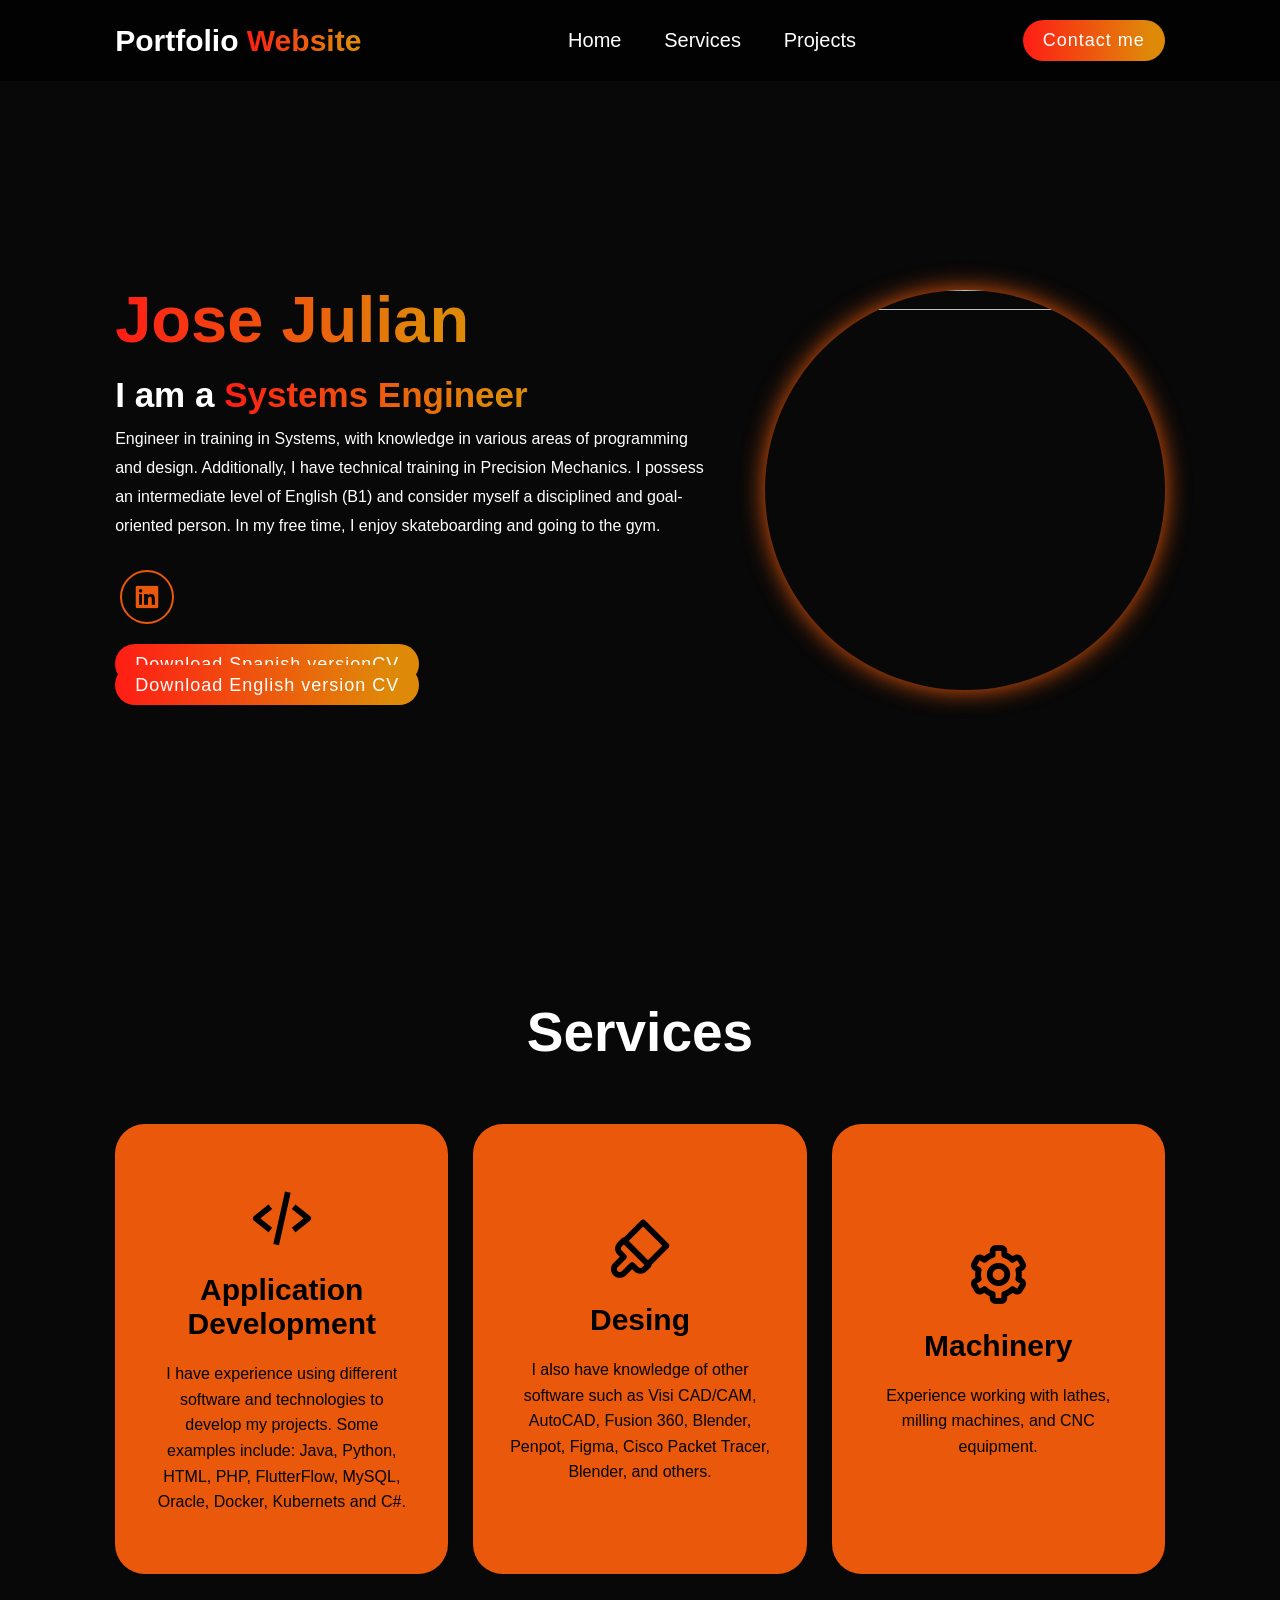
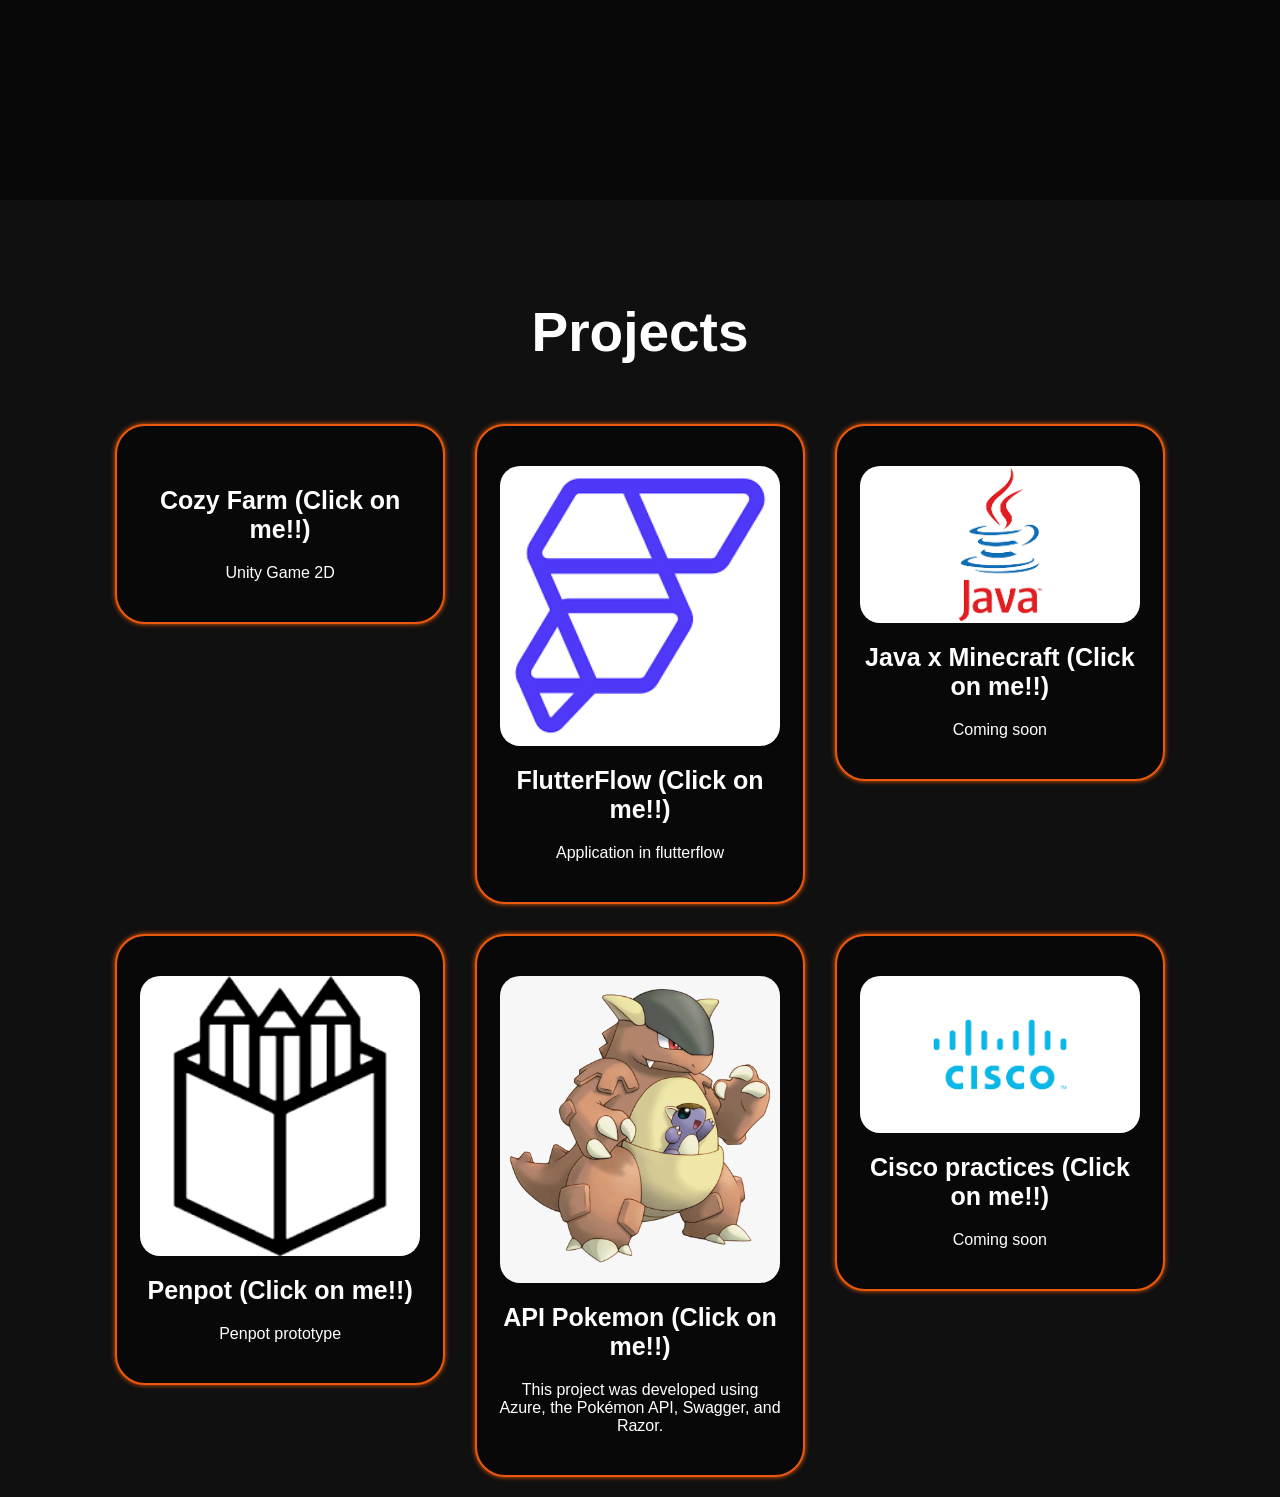
==== commit d37cf8f3: "..." ====
--- a/index.html
+++ b/index.html
@@ -80,8 +80,8 @@
         </a>
         <a href="./project_c.html" target="_self" class="project-link">
             <div class="project-card">
-                <img src="Docker.png" alt>
-                <h3>Docker (Click on me!!)</h3>
+                <img src="Java.png" alt>
+                <h3>Java x Minecraft (Click on me!!)</h3>
                 <p>Coming soon</p>
             </div>
         </a>
@@ -99,6 +99,16 @@
                 <p>This project was developed using Azure, the Pokémon API, Swagger, and Razor.</p>
             </div>
         </a>
+
+        <a href="./project_c.html" target="_self" class="project-link">
+            <div class="project-card">
+                <img src="Cisco.png" alt>
+                <h3>Cisco practices (Click on me!!)</h3>
+                <p>Coming soon</p>
+            </div>
+        </a>
+
+
     </div>
 </section>
 <script src="script.js"></script>
--- a/style.css
+++ b/style.css
@@ -243,6 +243,32 @@
   display: block;
 }
 
+/* --- ESTILOS GENERALES DEL BOTÓN DE VOLVER --- */
+.back-container {
+  text-align: center;
+  margin: 6rem 0 3rem;
+}
+.back-button {
+  display: inline-flex;
+  align-items: center;
+  gap: 1rem;
+  font-size: 1.8rem;
+  padding: 1.2rem 2.8rem;
+  border-radius: 3rem;
+  background: linear-gradient(270deg, #DF8908 10%, #FF1D15 100%);
+  letter-spacing: 1px;
+  cursor: pointer;
+  transition: 0.3s ease-in-out;
+  color: white;
+  font-weight: 600;
+  box-shadow: 0 0 15px rgba(234, 88, 12, 0.3);
+}
+.back-button:hover {
+  transform: scale(1.05);
+  box-shadow: 0 0 25px var(--main-color), 0 0 50px var(--main-color);
+}
+
+/* --- MEDIA QUERIES (RESPONSIVE) --- */
 
 @media (max-width: 1200px) {
   html {
@@ -301,7 +327,7 @@
     text-align: center;
   }
   header .gradient-btn {
-    display: none; /
+    display: none;
   }
   .heading {
     font-size: 4rem;
@@ -317,41 +343,8 @@
     min-height: auto;
     padding: 2rem 0;
   }
-
-
-  .back-container {
-    text-align: center;
-    margin: 6rem 0 3rem;
-  }
-
   .back-button {
-    display: inline-flex;
-    align-items: center;
-    gap: 1rem;
-    font-size: 1.8rem;
-    padding: 1.2rem 2.8rem;
-    border-radius: 3rem;
-    background: linear-gradient(270deg, #DF8908 10%, #FF1D15 100%);
-    letter-spacing: 1px;
-    cursor: pointer;
-    transition: 0.3s ease-in-out;
-    color: white;
-    font-weight: 600;
-    box-shadow: 0 0 15px rgba(234, 88, 12, 0.3);
-  }
-
-  .back-button:hover {
-    transform: scale(1.05);
-    box-shadow: 0 0 25px var(--main-color),
-    0 0 50px var(--main-color);
-  }
-
-
-  @media (max-width: 768px) {
-    .back-button {
-      font-size: 1.6rem;
-      padding: 1rem 2.2rem;
-    }
-  }
-
-}
+    font-size: 1.6rem;
+    padding: 1rem 2.2rem;
+  }
+}
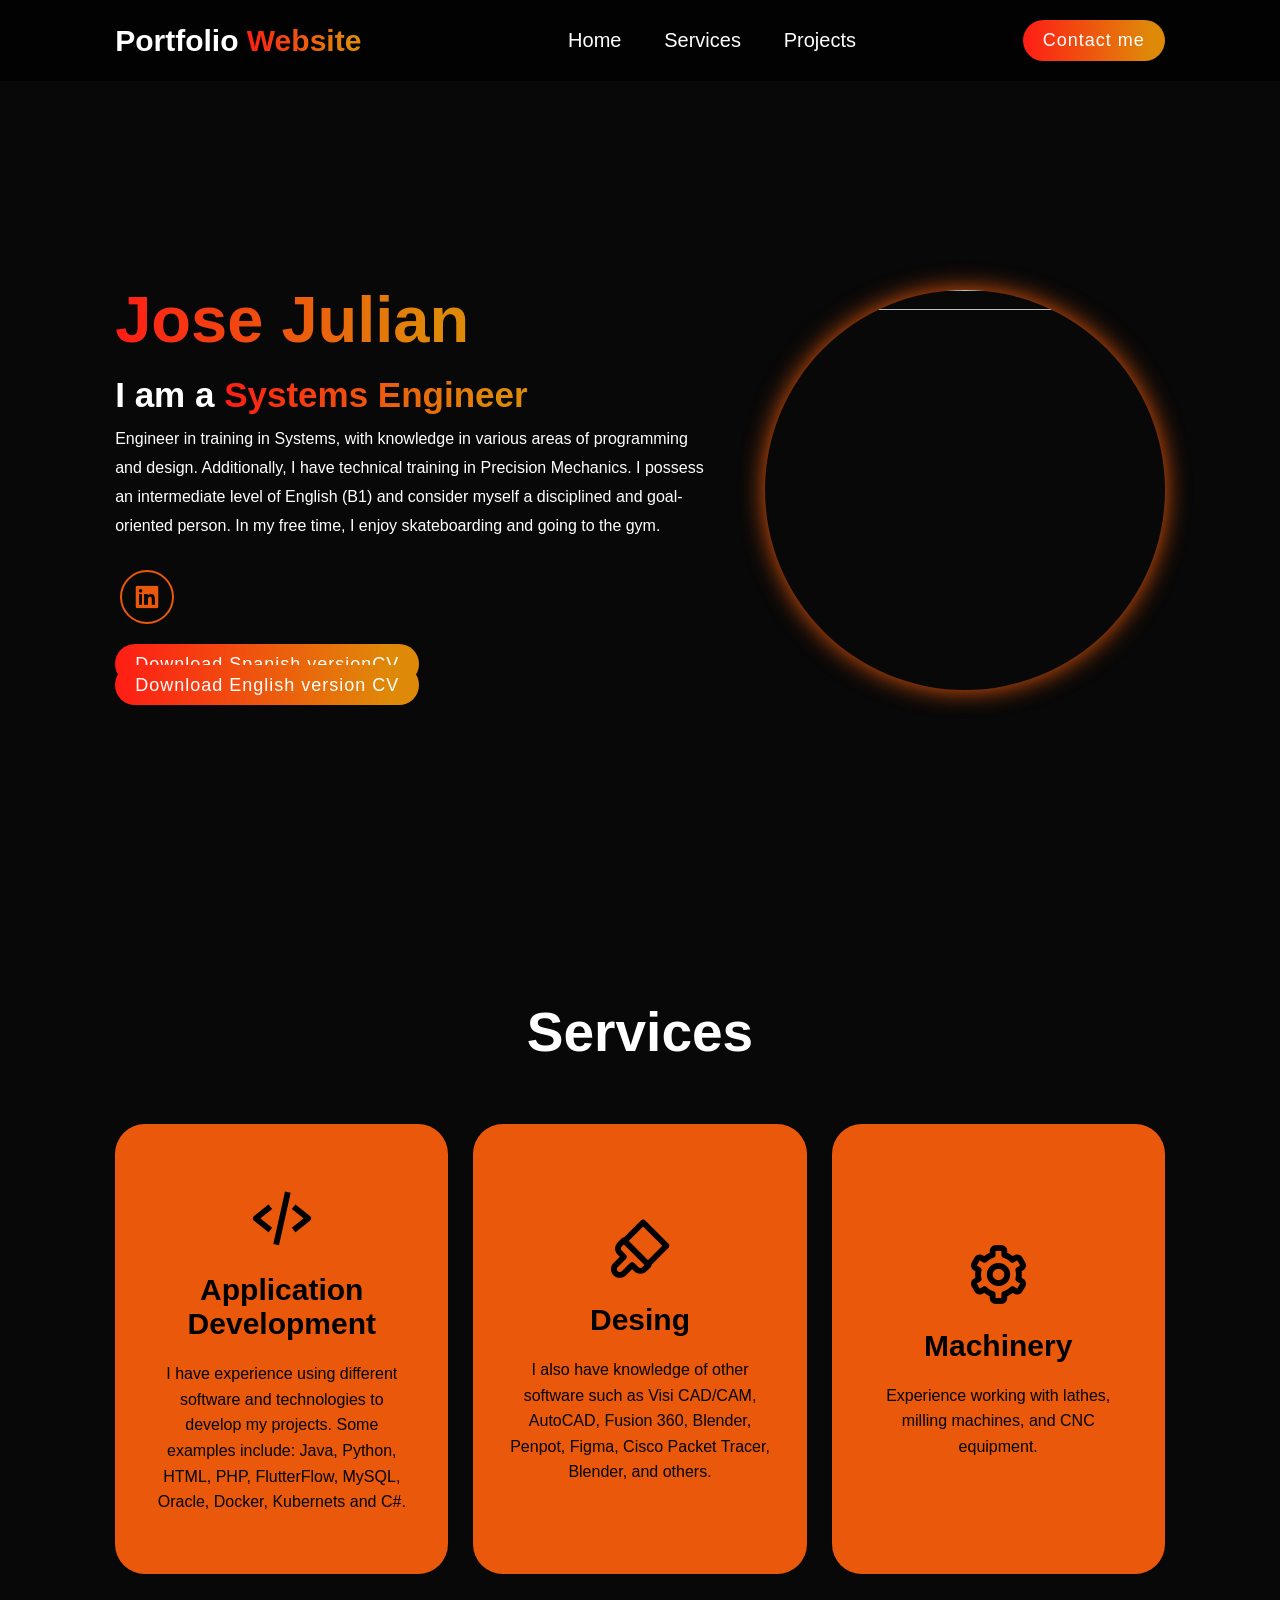
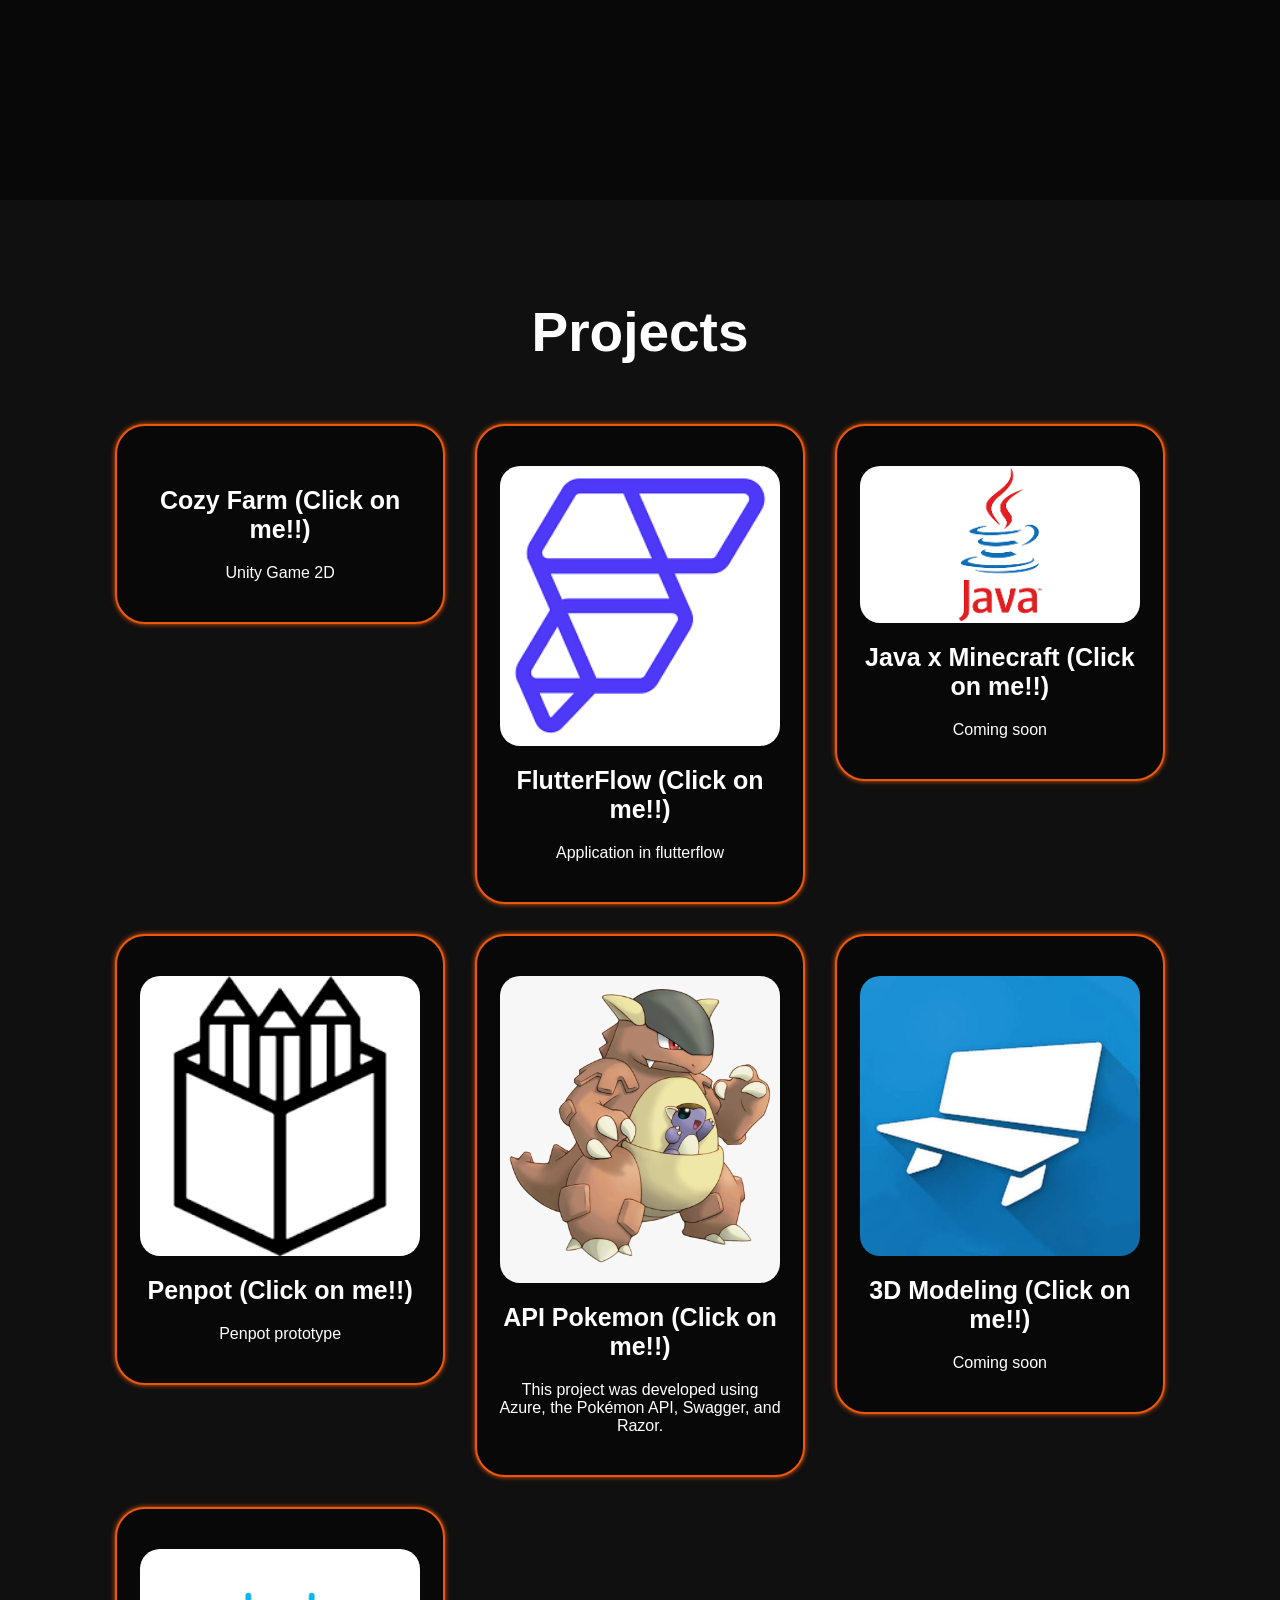
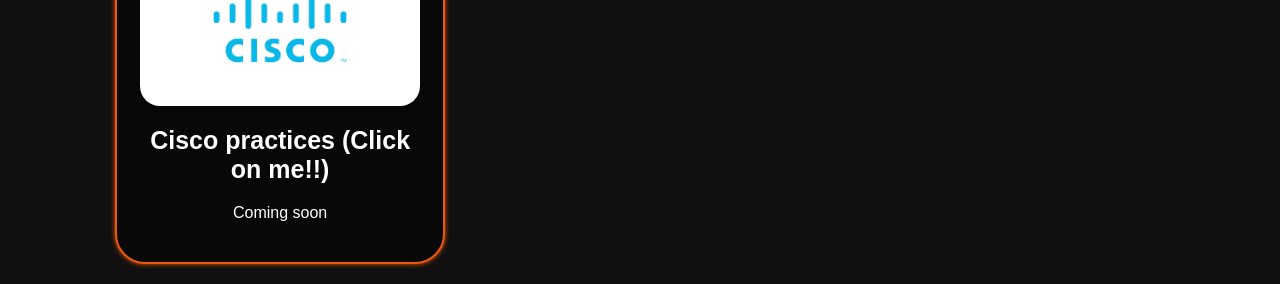
==== commit 18278d30: "Actu" ====
--- a/index.html
+++ b/index.html
@@ -100,6 +100,16 @@
             </div>
         </a>
 
+
+        <a href="./project_c.html" target="_self" class="project-link">
+            <div class="project-card">
+                <img src="blockbench.jpg" alt>
+                <h3>3D Modeling (Click on me!!)</h3>
+                <p>Coming soon</p>
+            </div>
+        </a>
+
+
         <a href="./project_c.html" target="_self" class="project-link">
             <div class="project-card">
                 <img src="Cisco.png" alt>
--- a/style.css
+++ b/style.css
@@ -347,4 +347,46 @@
     font-size: 1.6rem;
     padding: 1rem 2.2rem;
   }
-}
+
+
+
+  .project-gifs-container {
+    display: flex;
+    gap: 10px;
+    justify-content: center;
+    width: 100%;
+    margin-bottom: 15px;
+  }
+
+
+  .project-gifs-container img {
+    width: calc(50% - 5px);
+    object-fit: cover;
+    border-radius: 8px;
+  }
+
+
+
+
+  .scroll-down-indicator {
+    display: flex;
+    flex-direction: column;
+    align-items: center;
+    justify-content: center;
+    margin-top: 40px;
+    color: #ffffff;
+    font-family: sans-serif;
+    font-size: 0.9rem;
+    letter-spacing: 1px;
+    text-transform: uppercase;
+    opacity: 0.8;
+  }
+
+
+  .scroll-down-indicator i {
+    font-size: 2.5rem;
+    color: #ff4500;  
+    margin-top: 5px;
+  }
+
+}
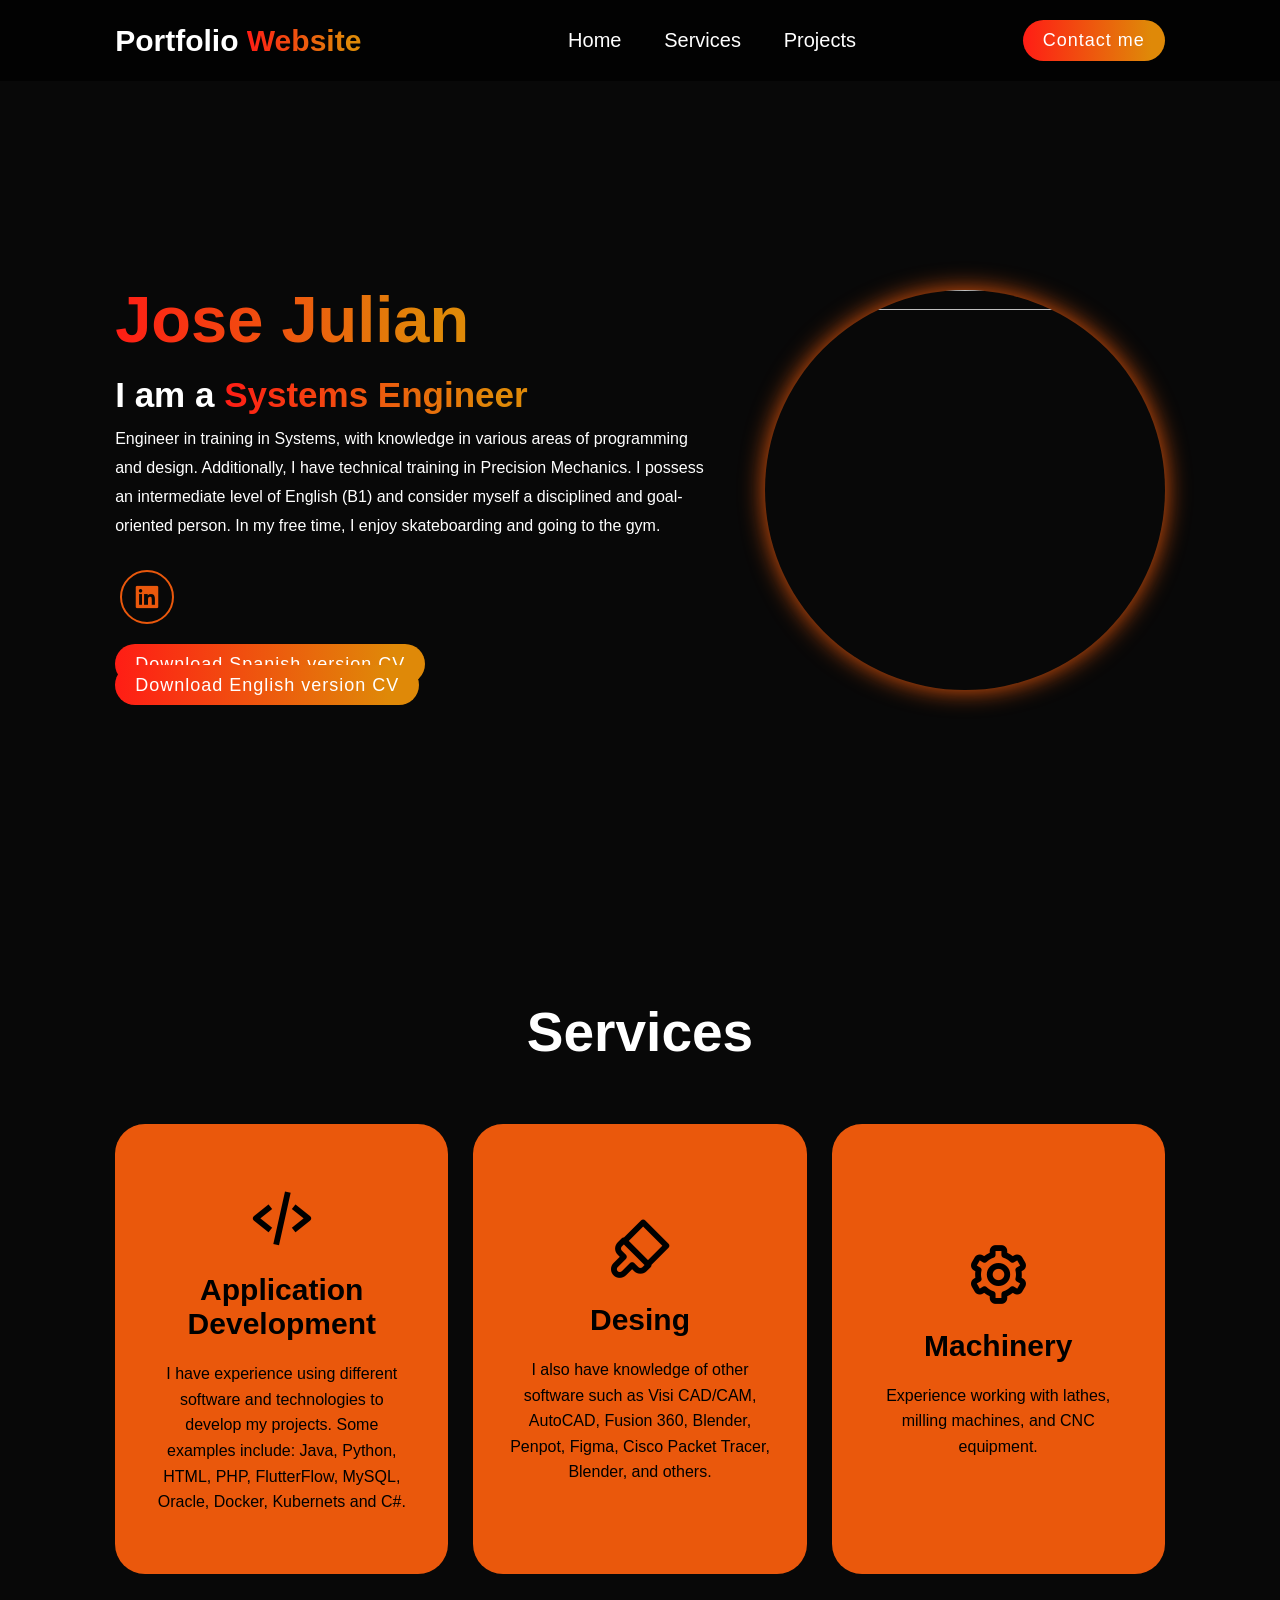
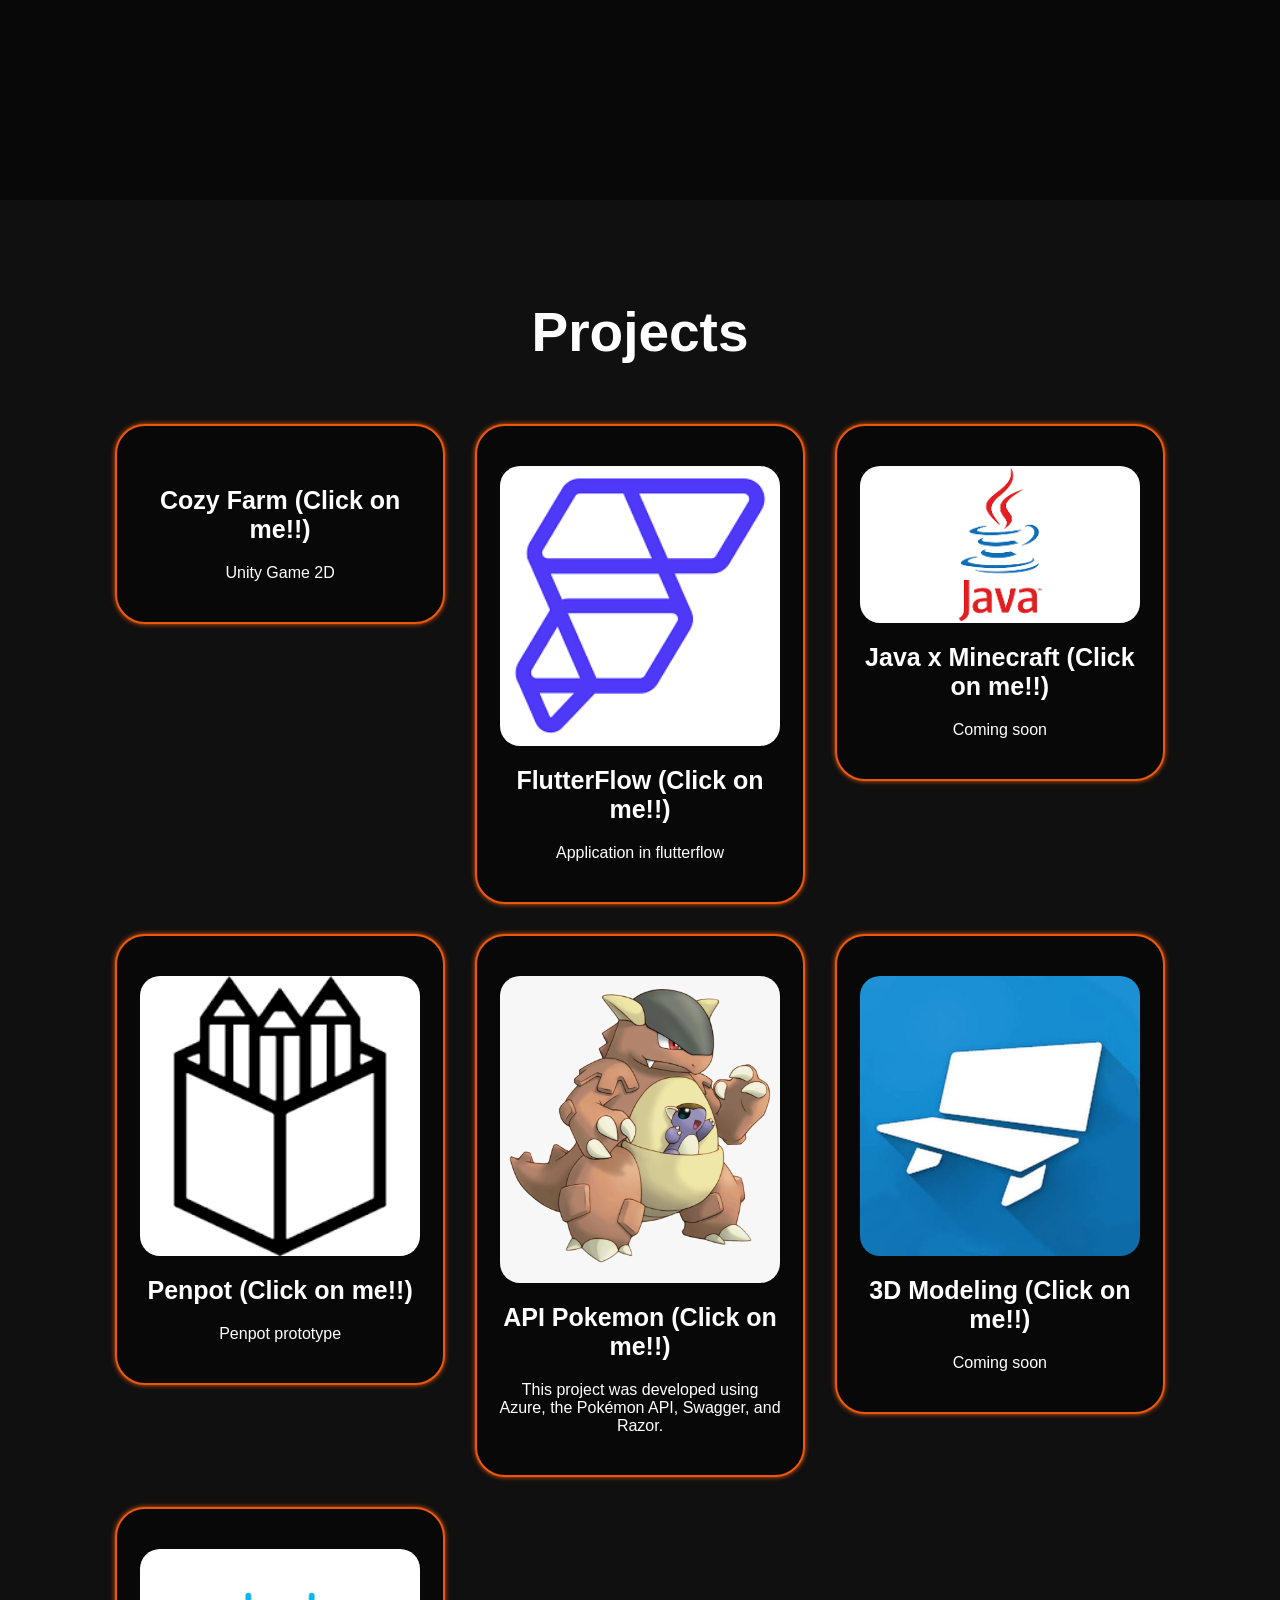
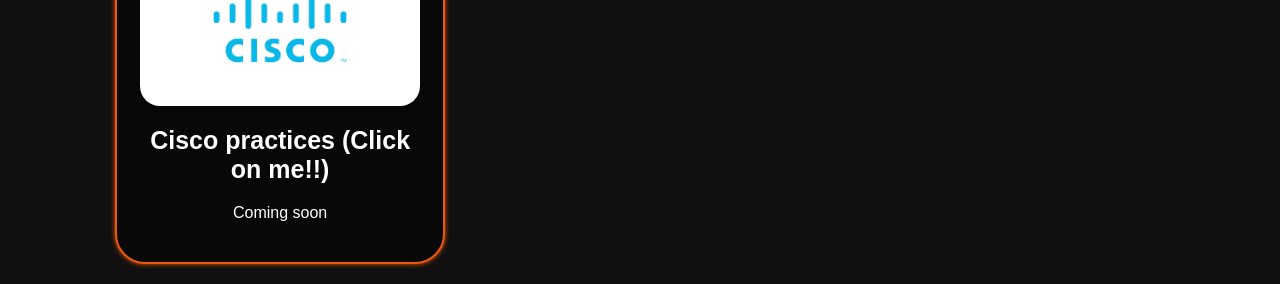
==== commit dda60771: "dsadasd" ====
--- a/index.html
+++ b/index.html
@@ -26,8 +26,8 @@
         <div class="social-icons">
             <a href="https://www.linkedin.com/in/julian-olivares-5536a1261"><i class="bx bxl-linkedin-square"></i></a>
         </div>
-        <div>
-            <a href="Gif/CV ESPAÑOL.pdf" download class="gradient-btn">Download Spanish versionCV</a>
+        <div class="cv-buttons-container">
+            <a href="Gif/CV ESPAÑOL.pdf" download class="gradient-btn">Download Spanish version CV</a>
             <a href="Gif/CV ENGLISH.pdf" download class="gradient-btn">Download English version CV</a>
         </div>
     </div>
@@ -101,7 +101,7 @@
         </a>
 
 
-        <a href="./project_c.html" target="_self" class="project-link">
+        <a href="./project_f.html" target="_self" class="project-link">
             <div class="project-card">
                 <img src="blockbench.jpg" alt>
                 <h3>3D Modeling (Click on me!!)</h3>
--- a/style.css
+++ b/style.css
@@ -348,8 +348,6 @@
     padding: 1rem 2.2rem;
   }
 
-
-
   .project-gifs-container {
     display: flex;
     gap: 10px;
@@ -358,35 +356,98 @@
     margin-bottom: 15px;
   }
 
-
   .project-gifs-container img {
     width: calc(50% - 5px);
     object-fit: cover;
     border-radius: 8px;
   }
-
-
-
-
-  .scroll-down-indicator {
-    display: flex;
-    flex-direction: column;
-    align-items: center;
-    justify-content: center;
-    margin-top: 40px;
-    color: #ffffff;
-    font-family: sans-serif;
-    font-size: 0.9rem;
-    letter-spacing: 1px;
-    text-transform: uppercase;
-    opacity: 0.8;
-  }
-
-
-  .scroll-down-indicator i {
-    font-size: 2.5rem;
-    color: #ff4500;  
-    margin-top: 5px;
-  }
-
-}
+}
+
+/* --- ESTILOS GENERALES DEL BOTÓN DE SCROLL (MÓVIL Y PC) --- */
+.scroll-container {
+  display: flex !important;
+  flex-direction: column !important;
+  align-items: center !important;
+  justify-content: center !important;
+  margin: 40px auto 0 auto !important;
+  gap: 12px !important;
+  width: 100% !important;
+  position: relative !important;
+}
+
+.scroll-text {
+  color: #ffffff !important;
+  font-size: 1.2rem !important;
+  font-weight: 600 !important;
+  text-transform: uppercase !important;
+  letter-spacing: 2px !important;
+  font-family: sans-serif !important;
+  opacity: 0.8 !important;
+  text-align: center !important;
+}
+
+.scroll-circle {
+  width: 55px !important;
+  height: 55px !important;
+  min-width: 55px !important;
+  min-height: 55px !important;
+  border: 3px solid #ff4500 !important;
+  border-radius: 50% !important;
+  display: flex !important;
+  align-items: center !important;
+  justify-content: center !important;
+  cursor: pointer !important;
+  background-color: rgba(255, 69, 0, 0.1) !important;
+  animation: bounceEffectPC 2s infinite ease-in-out !important;
+  transition: all 0.3s ease !important;
+}
+
+.arrow-svg {
+  width: 32px !important;
+  height: 32px !important;
+  fill: #ff4500 !important;
+}
+
+@keyframes bounceEffectPC {
+  0%, 100% { transform: translateY(0); }
+  50% { transform: translateY(10px); }
+}
+
+/* =======================================================
+   REGLAS ESPECÍFICAS PARA PC (ESTRUCTURA DE SUBPÁGINA BLOCKBENCH)
+   ======================================================= */
+@media (min-width: 769px) {
+  /* Forzamos a la presentación vertical tipo bloque solo para el bloque secundario */
+  .home-summary,
+  section.home-summary {
+    display: flex !important;
+    flex-direction: column !important;
+    justify-content: center !important;
+    align-items: center !important;
+    min-height: 80vh !important;
+    width: 100% !important;
+    text-align: center !important;
+    padding: 10rem 9% 2rem !important;
+  }
+
+  /* Centramos todo el contenido textual sin romper la cuadrícula flex horizontal original del index */
+  .home-summary .home-content {
+    display: flex !important;
+    flex-direction: column !important;
+    align-items: center !important;
+    justify-content: center !important;
+    width: 100% !important;
+    max-width: 800px !important;
+    margin: 0 auto !important;
+    text-align: center !important;
+  }
+
+  /* Forzamos alineaciones centradas a los textos internos de la subpágina */
+  .home-summary .home-content h3,
+  .home-summary .home-content p,
+  .home-summary .home-content h1 {
+    text-align: center !important;
+    width: 100% !important;
+    margin: 10px auto !important;
+  }
+}
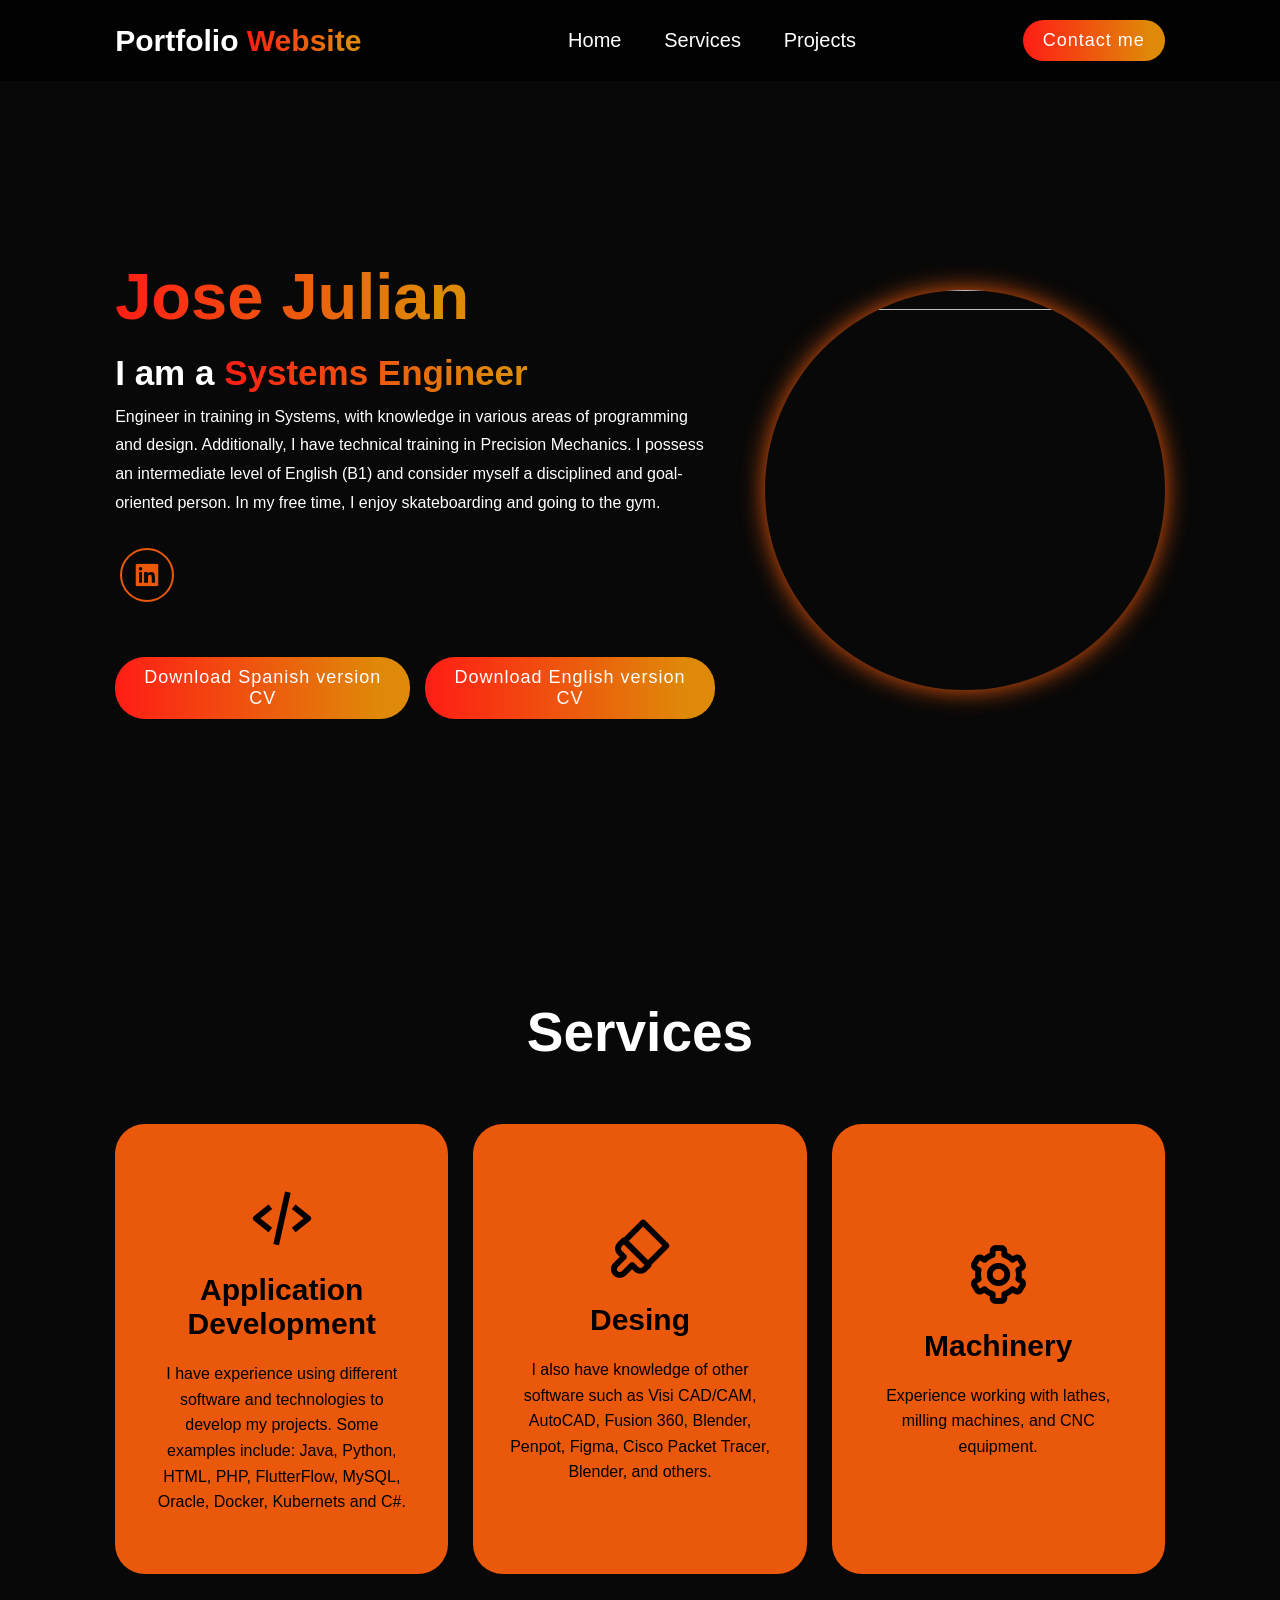
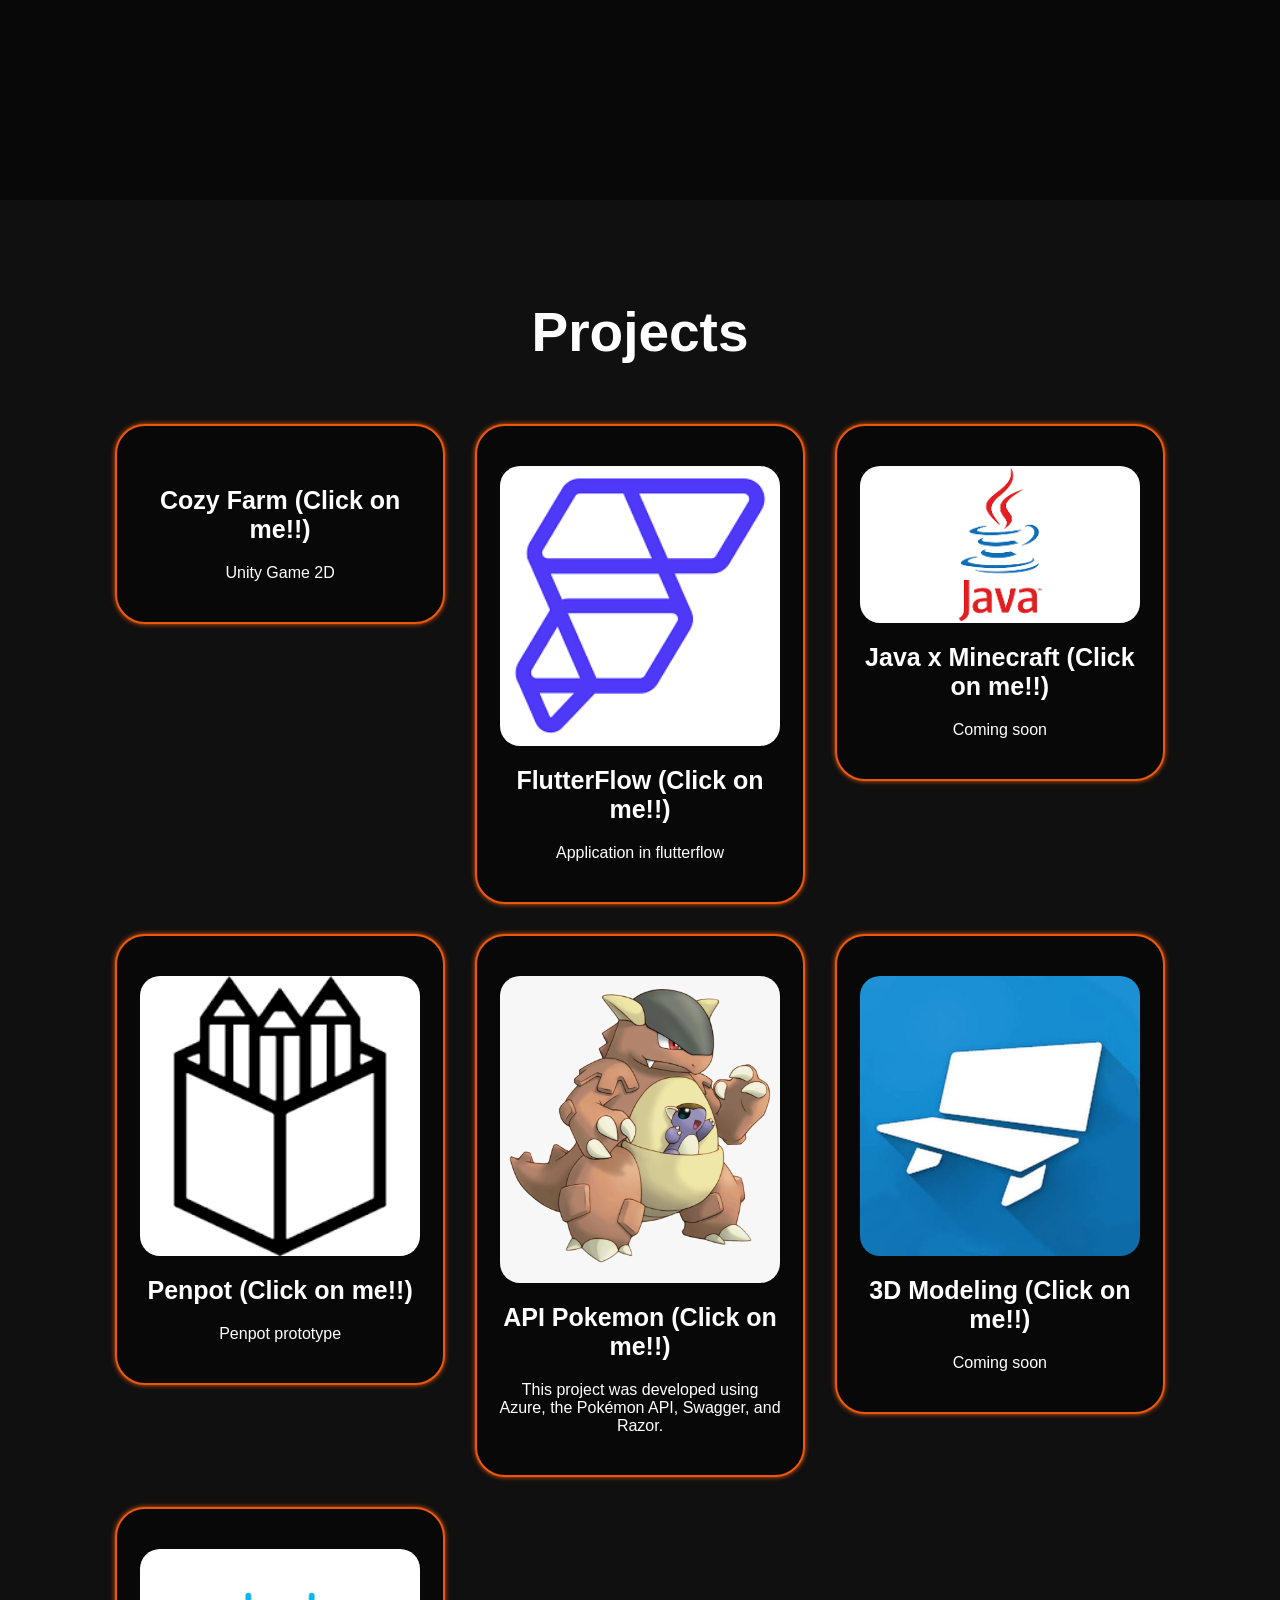
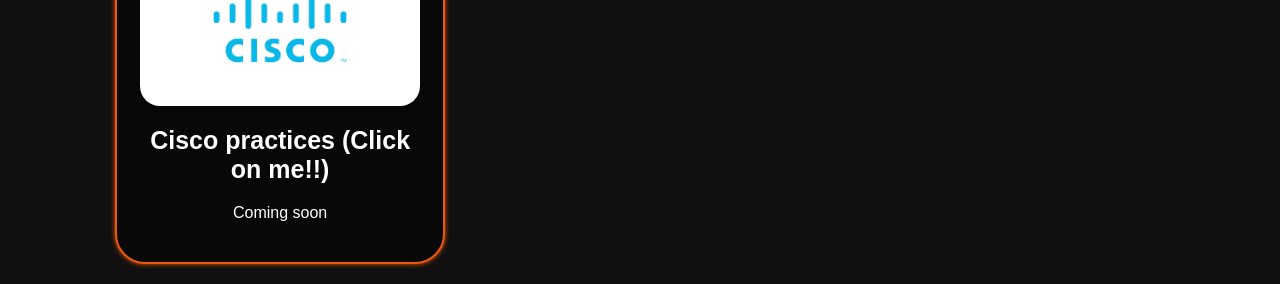
==== commit 2183aecf: "34534535435" ====
--- a/index.html
+++ b/index.html
@@ -28,7 +28,7 @@
         </div>
         <div class="cv-buttons-container">
             <a href="Gif/CV ESPAÑOL.pdf" download class="gradient-btn">Download Spanish version CV</a>
-            <a href="Gif/CV ENGLISH.pdf" download class="gradient-btn">Download English version CV</a>
+            <a href="Gif/CV%20INGLES.pdf" download class="gradient-btn">Download English version CV</a>
         </div>
     </div>
     <div class="home-img">
--- a/style.css
+++ b/style.css
@@ -363,7 +363,7 @@
   }
 }
 
-/* --- ESTILOS GENERALES DEL BOTÓN DE SCROLL (MÓVIL Y PC) --- */
+
 .scroll-container {
   display: flex !important;
   flex-direction: column !important;
@@ -413,11 +413,9 @@
   50% { transform: translateY(10px); }
 }
 
-/* =======================================================
-   REGLAS ESPECÍFICAS PARA PC (ESTRUCTURA DE SUBPÁGINA BLOCKBENCH)
-   ======================================================= */
+
 @media (min-width: 769px) {
-  /* Forzamos a la presentación vertical tipo bloque solo para el bloque secundario */
+
   .home-summary,
   section.home-summary {
     display: flex !important;
@@ -430,7 +428,7 @@
     padding: 10rem 9% 2rem !important;
   }
 
-  /* Centramos todo el contenido textual sin romper la cuadrícula flex horizontal original del index */
+
   .home-summary .home-content {
     display: flex !important;
     flex-direction: column !important;
@@ -442,7 +440,7 @@
     text-align: center !important;
   }
 
-  /* Forzamos alineaciones centradas a los textos internos de la subpágina */
+
   .home-summary .home-content h3,
   .home-summary .home-content p,
   .home-summary .home-content h1 {
@@ -450,4 +448,45 @@
     width: 100% !important;
     margin: 10px auto !important;
   }
-}
+
+  .cv-buttons-container {
+    display: flex !important;
+    gap: 15px !important;
+    justify-content: flex-start !important;
+    margin-top: 2.5rem !important;
+    width: 100% !important;
+  }
+
+
+  .cv-buttons-container .gradient-btn {
+    display: inline-flex !important;
+    align-items: center !important;
+    justify-content: center !important;
+    text-wrap: normal !important;
+    white-space: normal !important;
+    word-wrap: break-word !important;
+    text-align: center !important;
+    height: auto !important;
+  }
+
+
+  @media (max-width: 768px) {
+    .cv-buttons-container {
+      flex-direction: column !important;
+      align-items: center !important;
+      justify-content: center !important;
+      gap: 20px !important;
+    }
+
+    .cv-buttons-container .gradient-btn {
+      display: flex !important;
+      width: 90% !important;
+      max-width: 340px !important;
+      padding: 1.5rem 2rem !important;
+      font-size: 1.5rem !important;
+      line-height: 1.3 !important;
+    }
+  }
+
+
+}
